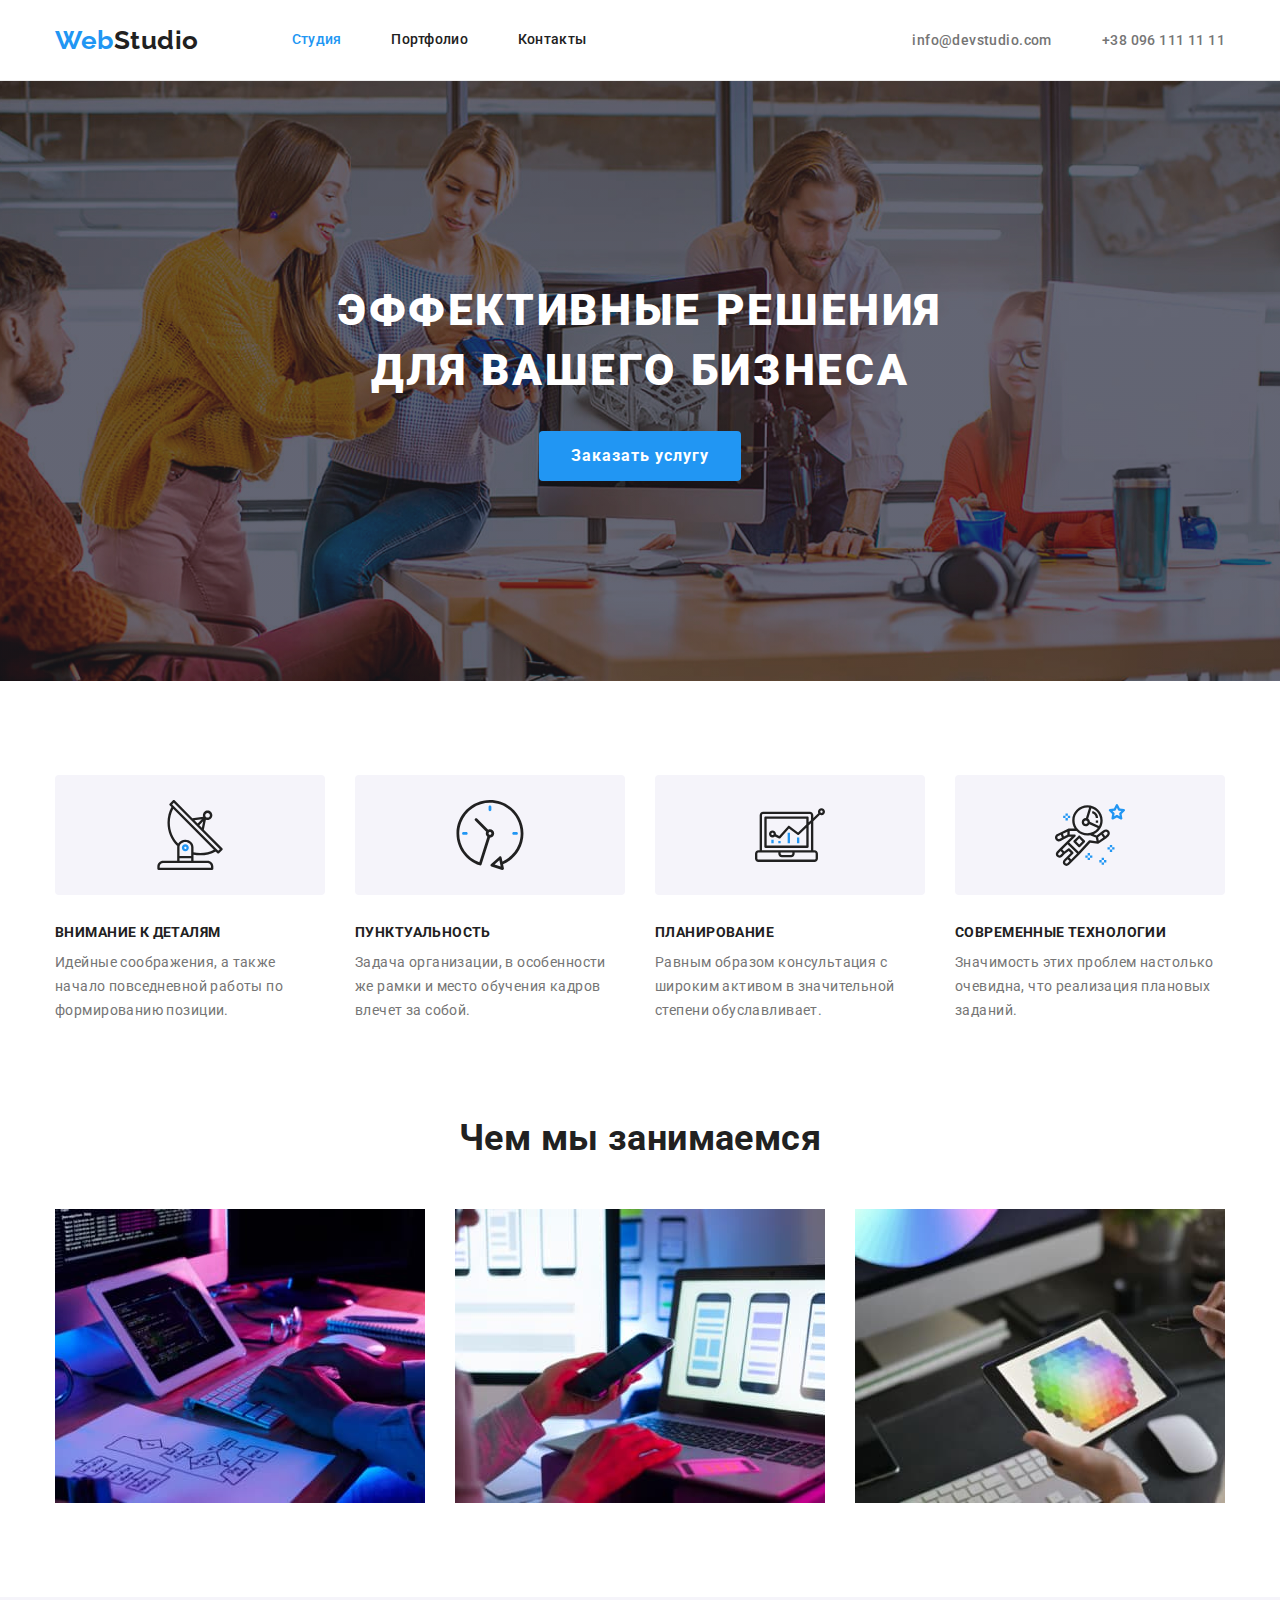
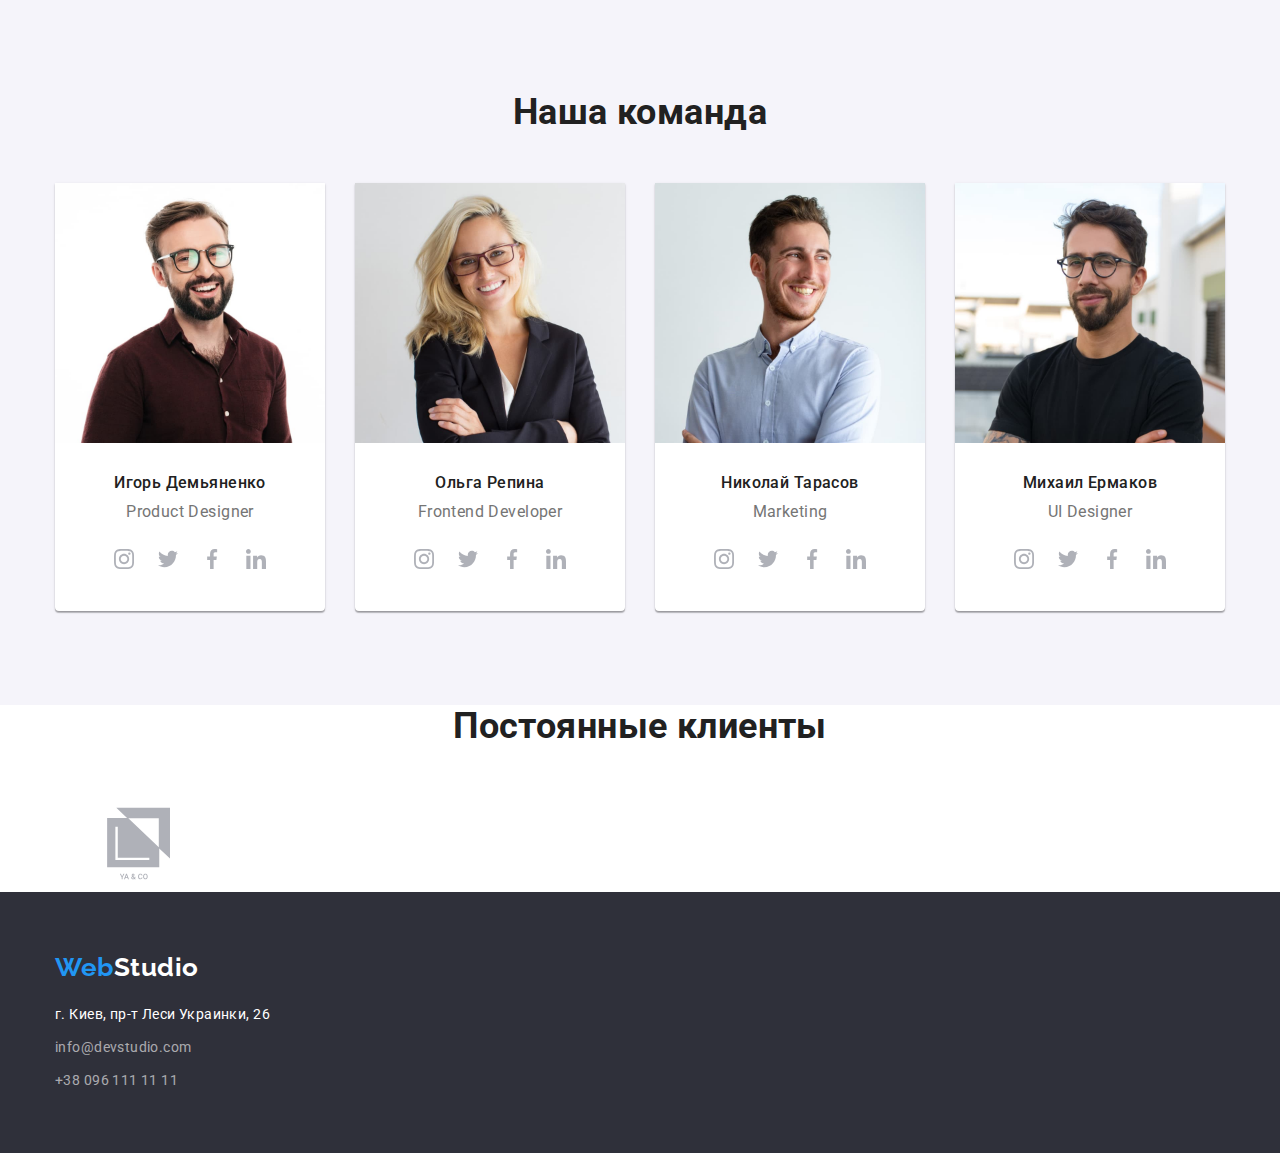
==== index.html @ 9449e642 "Summary (required 2)" ====
<!DOCTYPE html>
<html lang="ru">
  <head>
    <meta charset="UTF-8" />
    <meta http-equiv="X-UA-Compatible" content="IE=edge" />
    <meta name="viewport" content="width=device-width, initial-scale=1.0" />
    <title>Веб-студия - Главная</title>
    <link
      href="https://fonts.googleapis.com/css2?family=Raleway:wght@700&family=Roboto:wght@400;500;700;900&display=swap"
      rel="stylesheet"
    />
    <link
      rel="stylesheet"
      href="https://cdnjs.cloudflare.com/ajax/libs/modern-normalize/1.1.0/modern-normalize.min.css"
    />
    <link rel="stylesheet" href="./css/styles.css" />
  </head>

  <body>
    <!-- Шапка -->
    <header class="page-header">
      <nav class="container main-nav">
        <a class="logo" href="./index.html" lang="en"
          >Web<span class="logo-web">Studio</span></a
        >
        <ul class="pages-list">
          <li class="item"><a class="link current" href="">Студия</a></li>
          <li class="item">
            <a class="link" href="./portfolio.html">Портфолио</a>
          </li>
          <li class="item"><a class="link" href="">Контакты</a></li>
        </ul>
        <ul class="contact-list">
          <li class="item">
            <a class="link" href="mailto:info@devstudio.com"
              >info@devstudio.com</a
            >
          </li>
          <li class="item">
            <a class="link" href="tel:+380961111111">+38 096 111 11 11</a>
          </li>
        </ul>
      </nav>
    </header>

    <main>
      <!--Герой-->
      <section class="hiro">
        <div class="container">
          <h1 class="hiro-title">
            Эффективные решения для вашего бизнеса
          </h1>
          <button class="hiro-button" type="button">Заказать услугу</button>
        </div>
      </section>

      <!--Преимущества-->
      <section class="section">
        <div class="container">
          <h2 class="visualy-hidden">Преимущества</h2>
          <ul class="feature-list">
              <li class="element">
                <div class="feature-icon"><svg width="70" height="70"><use href="./images/icons.svg#icon-antenna"></use></svg></div>
                  <h3 class="title">Внимание к деталям</h3>
                  <p class="text">
                    Идейные соображения, а также начало повседневной работы по
                    формированию позиции.
                  </p>
                </li>
                <li class="element">
                  <div class="feature-icon"><svg width="70" height="70"><use href="./images/icons.svg#icon-clock"></use></svg></div>
                  <h3 class="title">Пунктуальность</h3>
                  <p class="text">
                    Задача организации, в особенности же рамки и место обучения
                    кадров влечет за собой.
                  </p>
                </li>
                <li class="element">
                  <div class="feature-icon"><svg width="70" height="70"><use href="./images/icons.svg#icon-diagram"></use></svg></div>
                  <h3 class="title">Планирование</h3>
                  <p class="text">
                    Равным образом консультация с широким активом в значительной
                    степени обуславливает.
                  </p>
                </li>
                <li class="element">
                  <div class="feature-icon"><svg width="70" height="70"><use href="./images/icons.svg#icon-astronaut"></use></svg></div>
                  <h3 class="title">Современные технологии</h3>
                  <p class="text">
                    Значимость этих проблем настолько очевидна, что реализация
                    плановых заданий.
                  </p>
                </li>
            </ul>
        </div>
      </section>

      <!--Услуги-->
      <section class="section no-padding">
        <div class="container">
          <h2 class="section-title">Чем мы занимаемся</h2>
          <ul class="work-list">
            <li>
              <img
                class="card-image"
                src="./images/work-list/programer_working_his_desk_office1.jpg"
                alt="Програмер в офисе"
                width="370"
              />
            </li>
            <li>
              <img
                class="card-image"
                src="./images/work-list/ui_designer_working_mobile_interface2.jpg"
                alt="Юай-дизайнер"
                width="370"
              />
            </li>
            <li>
              <img
                class="card-image"
                src="./images/work-list/web_designer_working_coloure_grafic3.jpg"
                alt="Веб-дизайнер"
              />
            </li>
          </ul>
        </div>
      </section>

      <!--Команда-->
      <section class="section-team">
        <div class="container">
          <h2 class="section-title">Наша команда</h2>
          <ul class="team">
            <li class="team-item">
              <img
                class="card-image"
                src="./images/team/igor1.jpg"
                alt="Фото Игоря Демьяненко"
                width="270"/>
              <div class="card-sign">
                <h3 class="title">Игорь Демьяненко</h3>
                <p class="text" lang="en">Product Designer</p>
                <ul class="social-media-list">
                  <li class="socilal-media-item">
                    <a class="social-media-link" 
                    href="" 
                    target="_blank" 
                    rel="noopener noreferrer" 
                    aria-label="instagram">
                     <svg class="social-media-icon" width="20" height="20"><use href="./images/icons.svg#icon-instagram"></use>
                     </svg>
                    </a>
                  </li>
                  <li class="socilal-media-item">
                    <a class="social-media-link" 
                    href="" 
                    target="_blank" 
                    rel="noopener noreferrer" 
                    aria-label="twitter">
                     <svg class="social-media-icon" width="20" height="20"><use href="./images/icons.svg#icon-twitter"></use>
                     </svg>
                    </a>
                  </li>
                  <li class="socilal-media-item">
                    <a class="social-media-link" 
                    href="" 
                    target="_blank" 
                    rel="noopener noreferrer" 
                    aria-label="facebook">
                     <svg class="social-media-icon" width="20" height="20"><use href="./images/icons.svg#icon-facebook"></use>
                     </svg>
                    </a>
                  </li>
                  <li class="socilal-media-item">
                    <a class="social-media-link" 
                    href="" 
                    target="_blank" 
                    rel="noopener noreferrer" 
                    aria-label="linkedin">
                     <svg class="social-media-icon" width="20" height="20"><use href="./images/icons.svg#icon-linkedin"></use>
                     </svg>
                    </a>
                  </li>
                </ul>
               </div>
            </li>
            <li class="team-item">
              <img
                class="card-image"
                src="./images/team/olga2.jpg"
                alt="Фото Ольги Репиной"
                width="270"
              />
              <div class="card-sign">
                <h3 class="title">Ольга Репина</h3>
                <p class="text" lang="en">Frontend Developer</p>
                <ul class="social-media-list">
                  <li class="socilal-media-item">
                    <a class="social-media-link" 
                    href="" 
                    target="_blank" 
                    rel="noopener noreferrer" 
                    aria-label="instagram">
                     <svg class="social-media-icon" width="20" height="20"><use href="./images/icons.svg#icon-instagram"></use>
                     </svg>
                    </a>
                  </li>
                  <li class="socilal-media-item">
                    <a class="social-media-link" 
                    href="" 
                    target="_blank" 
                    rel="noopener noreferrer" 
                    aria-label="twitter">
                     <svg class="social-media-icon" width="20" height="20"><use href="./images/icons.svg#icon-twitter"></use>
                     </svg>
                    </a>
                  </li>
                  <li class="socilal-media-item">
                    <a class="social-media-link" 
                    href="" 
                    target="_blank" 
                    rel="noopener noreferrer" 
                    aria-label="facebook">
                     <svg class="social-media-icon" width="20" height="20"><use href="./images/icons.svg#icon-facebook"></use>
                     </svg>
                    </a>
                  </li>
                  <li class="socilal-media-item">
                    <a class="social-media-link" 
                    href="" 
                    target="_blank" 
                    rel="noopener noreferrer" 
                    aria-label="linkedin">
                     <svg class="social-media-icon" width="20" height="20"><use href="./images/icons.svg#icon-linkedin"></use>
                     </svg>
                    </a>
                  </li>
                </ul>           
              </div>
            </li>
            <li class="team-item">
              <img
                class="card-image"
                src="./images/team/nikolay3.jpg"
                alt="Фото Николая Тарасова"
                width="270"
              />
              <div class="card-sign">
                <h3 class="title">Николай Тарасов</h3>
                <p class="text" lang="en">Marketing</p>
                <ul class="social-media-list">
                  <li class="socilal-media-item">
                    <a class="social-media-link" 
                    href="" 
                    target="_blank" 
                    rel="noopener noreferrer" 
                    aria-label="instagram">
                     <svg class="social-media-icon" width="20" height="20"><use href="./images/icons.svg#icon-instagram"></use>
                     </svg>
                    </a>
                  </li>
                  <li class="socilal-media-item">
                    <a class="social-media-link" 
                    href="" 
                    target="_blank" 
                    rel="noopener noreferrer" 
                    aria-label="twitter">
                     <svg class="social-media-icon" width="20" height="20"><use href="./images/icons.svg#icon-twitter"></use>
                     </svg>
                    </a>
                  </li>
                  <li class="socilal-media-item">
                    <a class="social-media-link" 
                    href="" 
                    target="_blank" 
                    rel="noopener noreferrer" 
                    aria-label="facebook">
                     <svg class="social-media-icon" width="20" height="20"><use href="./images/icons.svg#icon-facebook"></use>
                     </svg>
                    </a>
                  </li>
                  <li class="socilal-media-item">
                    <a class="social-media-link" 
                    href="" 
                    target="_blank" 
                    rel="noopener noreferrer" 
                    aria-label="linkedin">
                     <svg class="social-media-icon" width="20" height="20"><use href="./images/icons.svg#icon-linkedin"></use>
                     </svg>
                    </a>
                  </li>
                </ul>
              </div>
            </li>
            <li class="team-item">
              <img
                class="card-image"
                src="./images/team/mihail4.jpg"
                alt="Фото Михаила Ермакова"
                width="270"
              />
              <div class="card-sign">
                <h3 class="title">Михаил Ермаков</h3>
                <p class="text" lang="en">UI Designer</p>
                <ul class="social-media-list">
                  <li class="socilal-media-item">
                    <a class="social-media-link" 
                    href="" 
                    target="_blank" 
                    rel="noopener noreferrer" 
                    aria-label="instagram">
                     <svg class="social-media-icon" width="20" height="20"><use href="./images/icons.svg#icon-instagram"></use>
                     </svg>
                    </a>
                  </li>
                  <li class="socilal-media-item">
                    <a class="social-media-link" 
                    href="" 
                    target="_blank" 
                    rel="noopener noreferrer" 
                    aria-label="twitter">
                     <svg class="social-media-icon" width="20" height="20"><use href="./images/icons.svg#icon-twitter"></use>
                     </svg>
                    </a>
                  </li>
                  <li class="socilal-media-item">
                    <a class="social-media-link" 
                    href="" 
                    target="_blank" 
                    rel="noopener noreferrer" 
                    aria-label="facebook">
                     <svg class="social-media-icon" width="20" height="20"><use href="./images/icons.svg#icon-facebook"></use>
                     </svg>
                    </a>
                  </li>
                  <li class="socilal-media-item">
                    <a class="social-media-link" 
                    href="" 
                    target="_blank" 
                    rel="noopener noreferrer" 
                    aria-label="linkedin">
                     <svg class="social-media-icon" width="20" height="20"><use href="./images/icons.svg#icon-linkedin"></use>
                     </svg>
                    </a>
                  </li>
                </ul>
              </div>
            </li>
          </ul>
        </div>
      </section>

       <!--Постоянные клиенты-->
  <section class="section-clients">
  <div class="container">
    <h2 class="section-title">Постоянные клиенты</h2>
    <ul class="client-list">
      <li class="client-logo">
        <a class="client-media-link">
        <svg width="170" height="92"><use href="./images/icons.svg#icon-client-1"></use></svg>
        </a>
      </li>

      </ul>
    </div>
  </section>   
    </main>












    <!--Подвал-->
    <footer class="footer">
      <div class="container">
        <a class="logo" href="./index.html" lang="en"
          >Web<span class="logo-web">Studio</span></a
        >
        <address>
          <ul class="address">
            <li class="item"><p class="text">г. Киев, пр-т Леси Украинки, 26</p></li>
            <li class="item">
              <a class="link" href="mailto:info@devstudio.com"
                >info@devstudio.com</a>
            </li>
            <li class="item">
              <a class="link" href="tel:+380961111111">+38 096 111 11 11</a>
            </li>
          </ul>
        </address>
    </footer>
  </body>
</html>
---- css/styles.css ----
:root {
  --primary-text-color: #757575;
  --title-text-color: #212121;
  --first-accent-color: #2196f3;
  --second-accent-color: #ffffff;
  --second-background-color: #f5f4fa;
  --footer-background-color: #2F303A;
  --hiro-background-color: #C4C4C4;
}

html{
  box-sizing: border-box;
  } 
*,
*::before,
*::after{
box-sizing: inherit;
}

body {
  margin: 0;
  background-color: #ffffff;
  color: #757575;

  font-family: Roboto, sans-serif;
  font-size: 14px;
  letter-spacing: 0.03em;
}

ul {
  list-style: none;
  padding: 0;
  margin: 0;
}

.link {
  text-decoration: none;
  padding: 0;
  margin: 0;
}

h1, h2, h3, p{
  margin: 0;
}

img{
  display: block;
  max-width: 100%;
  height: auto;
 }

/* основной цвет текста #757575 (абзацы) */
/* вторичный цвет текста #212121 (заголовки h2,h3)*/
/* акцентный цвет #2196f3 */
/* вторичный цвет фона #f5f4fa */

/* Навигация сайта - шапка */

/* Page header */
.container{
  width: 1200px;
  padding-left: 15px;
  padding-right: 15px;
  margin: 0 auto;  
}

.page-header .main-nav{
  display: flex;
  align-items: center;
}

.page-header{
  border-bottom: 1px solid #ECECEC;
}

.logo {
  color: var(--first-accent-color);

  font-family: Raleway, sans-serif;
  font-weight: 700;
  font-size: 26px;
  line-height: 1.19;
  letter-spacing: 0.02em;
  text-decoration: none;
}

.logo-web {
  color: var(--title-text-color);
}

.logo .logo-web:hover,
.logo .logo-web:hover:focus {
  color: var(--first-accent-color);
}

.pages-list{
  display: flex;
  margin-left: 93px;
}

.pages-list .item:not(:last-child){
  margin-right: 50px;
}

.pages-list .link {
  display: block;
  padding-top: 32px;
  padding-bottom: 32px;

  color: var(--title-text-color);

  font-weight: 500;
  line-height: 1.14;
  letter-spacing: 0.02em;
  text-decoration: none;
}

.pages-list .link.current {
  color: var(--first-accent-color);
}

.pages-list .link:hover,
.pages-list .link:focus {
  color: var(--first-accent-color);
}

.contact-list{
  display: flex;
  margin-left: auto;
}

.contact-list .item + .item{
  margin-left: 50px;
}

.contact-list .link {
  display: block;
  padding-top: 32px;
  padding-bottom: 32px;

  color: var(--primary-text-color);
  font-weight: 500;
  text-decoration: none;
}

.contact-list .link:hover,
.contact-list .link:focus {
  color: var(--first-accent-color);
}

/* Герой */
.hiro{
  display: flex;
  padding: 200px 0;
  background-color: var(--hiro-background-color);
  text-align: center;
  
  max-width: 1600px;
  max-height: 600px;
  margin: 0 auto;
  background-image: linear-gradient(to right, rgba(47, 48, 58, 0.4), rgba(47, 48, 58, 0.4)), url(../images/hiro.jpg);
  background-position: center;
  background-size: cover;
  background-repeat: no-repeat;
 }

.hiro-title {
  color: var(--second-accent-color);

  font-weight: 900;
  font-size: 44px;
  line-height: 1.36;
  text-align: center;
  letter-spacing: 0.06em;
  text-transform: uppercase;
  width: 696px;
  margin: 0 auto;
}

.hiro-button {
  display: inline-block;
  padding: 10px 32px;
  border: none;
  border-radius: 4px;
  min-width: 200px;
  min-height: 50px;
  margin-top: 30px;
   
  color: var(--second-accent-color);
  background-color: var(--first-accent-color);

  font-weight: 700;
  font-size: 16px;
  line-height: 1.88;
  letter-spacing: 0.06em;
  text-align: center;

  cursor: pointer;
}

.hiro-button:hover,
.hiro-button:focus{
background-color: #188CE8;
}
 
/* Секции */
.section, 
.section-team,
.section-works{
  padding-top: 94px;
  padding-bottom: 94px;
}

.section.no-padding{
  padding-top: 0;
}

.section-title {
  margin-bottom: 50px;
  color: var(--title-text-color);

  font-weight: 700;
  font-size: 36px;
  line-height: 1.17;
  text-align: center;
}

/* Преимущества */
.visualy-hidden{
  position: absolute;
  white-space: nowrap;
  width: 1px;
  height: 1px;
  overflow: hidden;
  border: 0;
  padding: 0;
  clip: rect(0 0 0 0);
  clip-path: inset(50%);
  margin: -1px;
}

.feature-list{
 display: flex;
 width: 270px;
}

.feature-list .element{
  flex-basis: calc((100%-90px) / 4);
  margin-right: 30px;
}

.feature-list .element:nth-child(4n){
  margin-right: 0px;
}

.feature-icon{
 display: flex;

 align-items: center;
 justify-content: center;
 height: 120px;
 width: 270px;
 margin-bottom: 30px;
 background-color: #F5F4FA;
 border-radius: 4px;
 }

.feature-list .title {
  margin-top: 30px;
  margin-bottom: 10px;
  color: var(--title-text-color);

  font-weight: 700;
  font-size: 14px;
  line-height: 1.14;
  text-transform: uppercase;
}

.feature-list .text {
  line-height: 1.71;
  width: 270px;
 }


/* Услуги */
.work-list{
  display: flex;
  justify-content: space-between;
}
.work-list .title{
  margin-bottom: 50px;
}

/* Команда */
.team{
  display: flex;
}

.team-item{
  flex-basis: calc((100%-90px) / 4);
  margin-right: 30px;
}

.team-item:nth-child(4n){
  margin-right: 0px;
}

.team .card-sign{
  width: 270px;
  padding: 30px 0px;
}

.team-item{
  background: #FFFFFF;
  box-shadow: 0px 1px 3px rgba(0, 0, 0, 0.12), 0px 1px 1px rgba(0, 0, 0, 0.14), 0px 2px 1px rgba(0, 0, 0, 0.2);
  border-radius: 0px 0px 4px 4px;
  border-top: none;
}

.team .title {
  margin-top: 0px;
  margin-bottom: 10px;

  color: var(--title-text-color);

  font-weight: 500;
  font-size: 16px;
  line-height: 1.19;
  text-align: center;
}

.team .text {
  color: var(--primary-text-color);

  font-size: 16px;
  line-height: 1.19;
  text-align: center;
}

.section-team {
  background-color: var(--second-background-color);
}

.social-media-list{
  display: flex;
  justify-content: center;
}

.social-media-item:not(:last-child){
  margin-right: 10px;
}

.social-media-link{
  display: flex;
  align-items: center;
  justify-content: center;
  width: 44px;
  height: 44px;
  color:  #AFB1B8;
  background-color: #ffffff;
  border-radius: 50%;
  margin-top: 16px;
}

.social-media-link:hover,
.social-media-link:focus{
color: #ffffff;
background-color: #2196f3;
}

.social-media-icon{
  fill: currentColor;
}

/* Наши услуги */

.visualy-hidden{
  position: absolute;
  white-space: nowrap;
  width: 1px;
  height: 1px;
  overflow: hidden;
  border: 0;
  padding: 0;
  clip: rect(0 0 0 0);
  clip-path: inset(50%);
  margin: -1px;
}

.section-works .container{
  width: 1200px;
  padding-left: 15px;
  padding-right: 15px;
  margin-left: auto;
  margin-right: auto;
  }
 
/* Фильтр кнопок */

.button{
  display: flex;
  margin-bottom: 50px;
  justify-content: center;
}

.button .item{
  margin-right: 8px;
}

.button .item:not(:last-child){
  margin-right: 8px;
}

.button .item {
  color: var(--title-text-color);
  background-color: var(--second-background-color);

  font-weight: 500;
  font-size: 16px;
  line-height: 1.6;
  text-align: center;
  border: none;
  border-radius: 4px;

  display: inline-block;
  padding: 6px 22px;
  border-radius: 4px;
  min-width: 73px;
  min-height: 38px;

  cursor: pointer;
}

.link:hover,
.logo:hover {
  cursor: default;
}

.button .item:hover,
.button .item:focus {
  color: var(--second-accent-color);
  background-color: var(--first-accent-color);
  box-shadow: 0px 3px 1px rgba(0, 0, 0, 0.1), 0px 1px 2px rgba(0, 0, 0, 0.08), 0px 2px 2px rgba(0, 0, 0, 0.12);
}

/* Рабочие карточки */
.work-cards{
  display: flex;
  flex-wrap: wrap;
}

.card{
flex-basis: calc((100% - 60px) / 3);
margin-right: 30px;
margin-bottom: 30px;
}

.card:nth-child(3n){
  margin-right: 0px;
}

.card:nth-last-child(-n + 3){
  margin-bottom: 0px;
}

.work-cards .card-sign{
  padding: 20px 24px;
  background: #FFFFFF;
  border: 1px solid #EEEEEE;
  border-top: none;
}

.work-cards .title {
  margin-top: 0;
  margin-bottom: 0;
  color: var(--title-text-color);

  font-weight: 700;
  font-size: 18px;
  line-height: 2;
  letter-spacing: 0.06em;
  text-decoration: none;
}

.work-cards .text {
  margin-top: 4px;
  margin-bottom: 0;
  color: var(--primary-text-color);

  font-size: 16px;
  line-height: 2;
  text-decoration: none;
}

/* Подвал */
.footer{
  padding-top: 60px;
  padding-bottom: 60px;
}

.footer .logo {
  color: var(--first-accent-color);

  font-family: Raleway, sans-serif;
  font-weight: 700;
  font-size: 26px;
  line-height: 1.19;
  text-decoration: none;
}

.footer .logo-web {
  color: var(--second-accent-color);
}

.logo .logo-web:hover,
.logo .logo-web:focus {
  color: var(--first-accent-color);
}


.footer {
  background-color: var(--footer-background-color);
}

.address .text {
  margin-top: 20px;
  margin-bottom:9px;
  color: var(--second-accent-color);

  line-height: 1.71;
  font-style: normal;
}

.address .link {
  margin-bottom: 9px;
  color: rgba(255, 255, 255, 0.6);

  line-height: 1.71;
  font-style: normal;
  text-decoration: none;
}

.address .item:not(:last-child){
  margin-bottom: 9px;
}

.address .link:hover,
.address .link:focus {
  color: var(--first-accent-color);
}
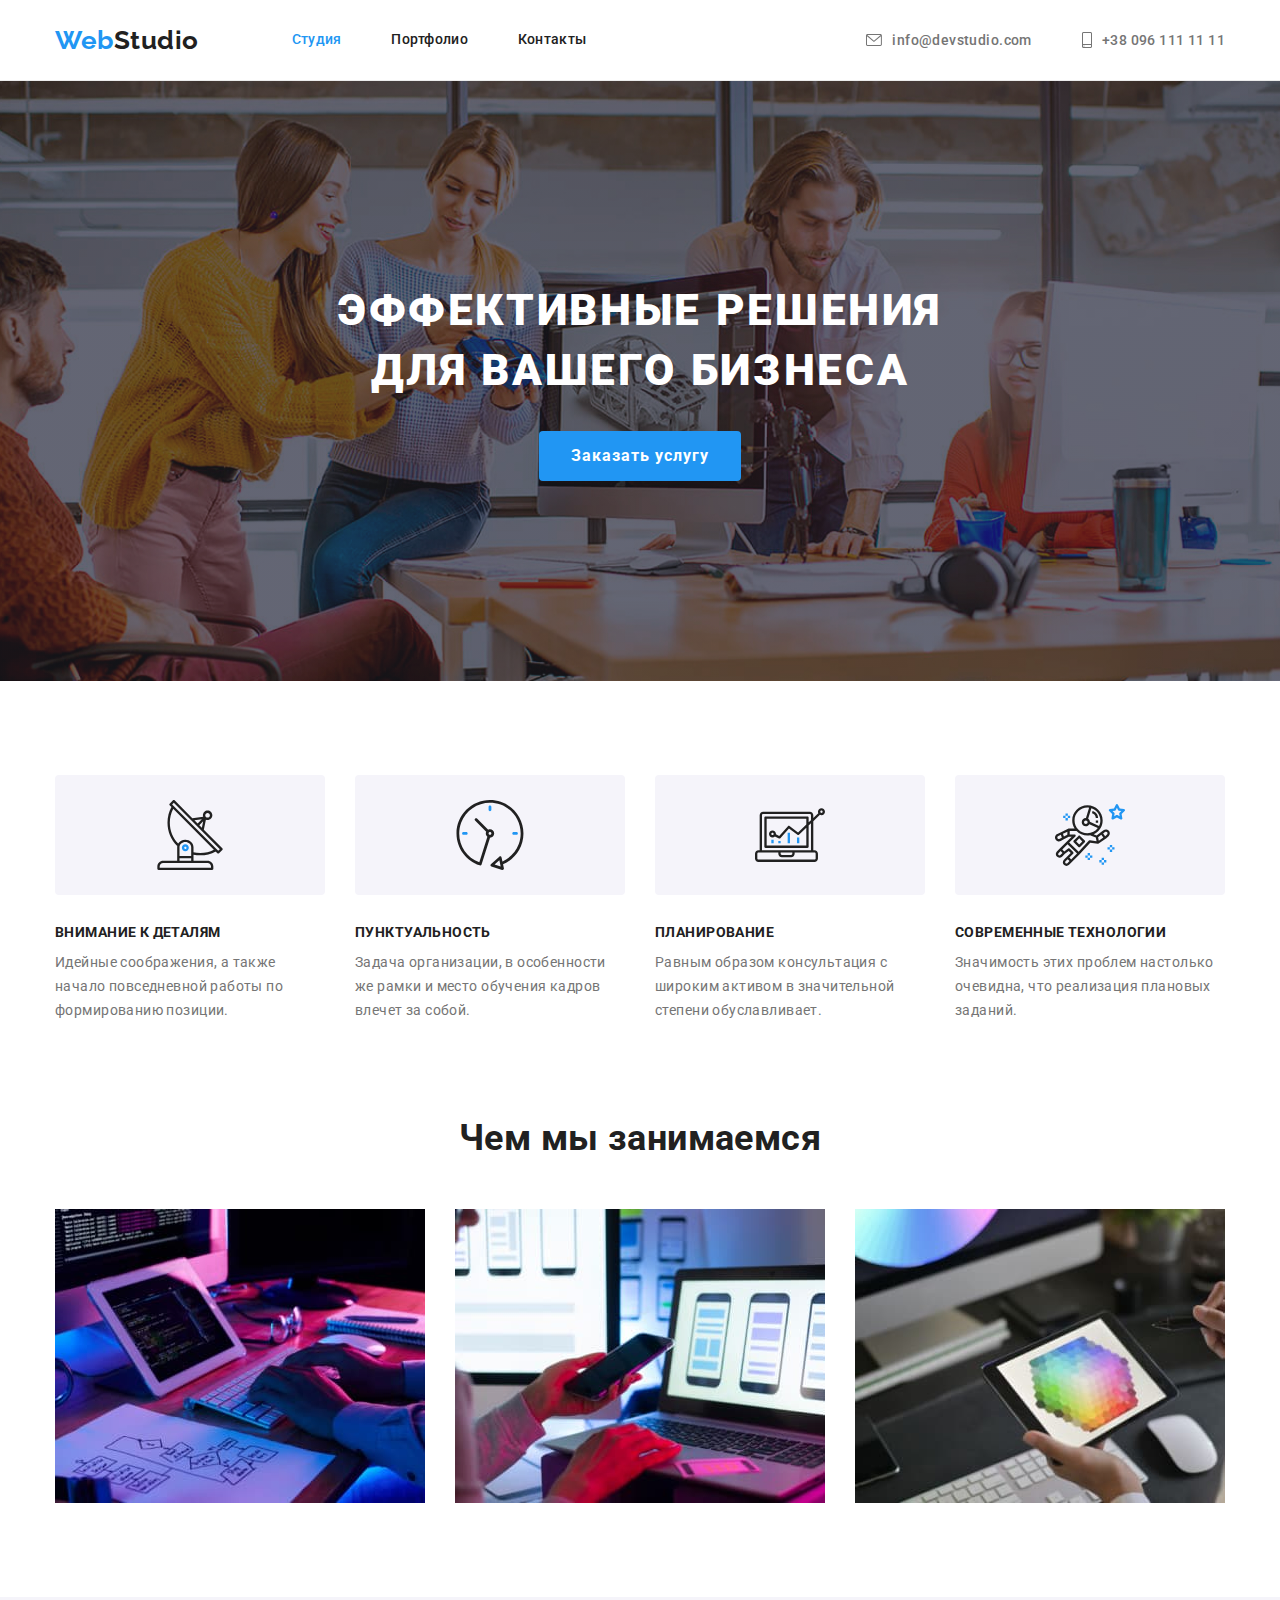
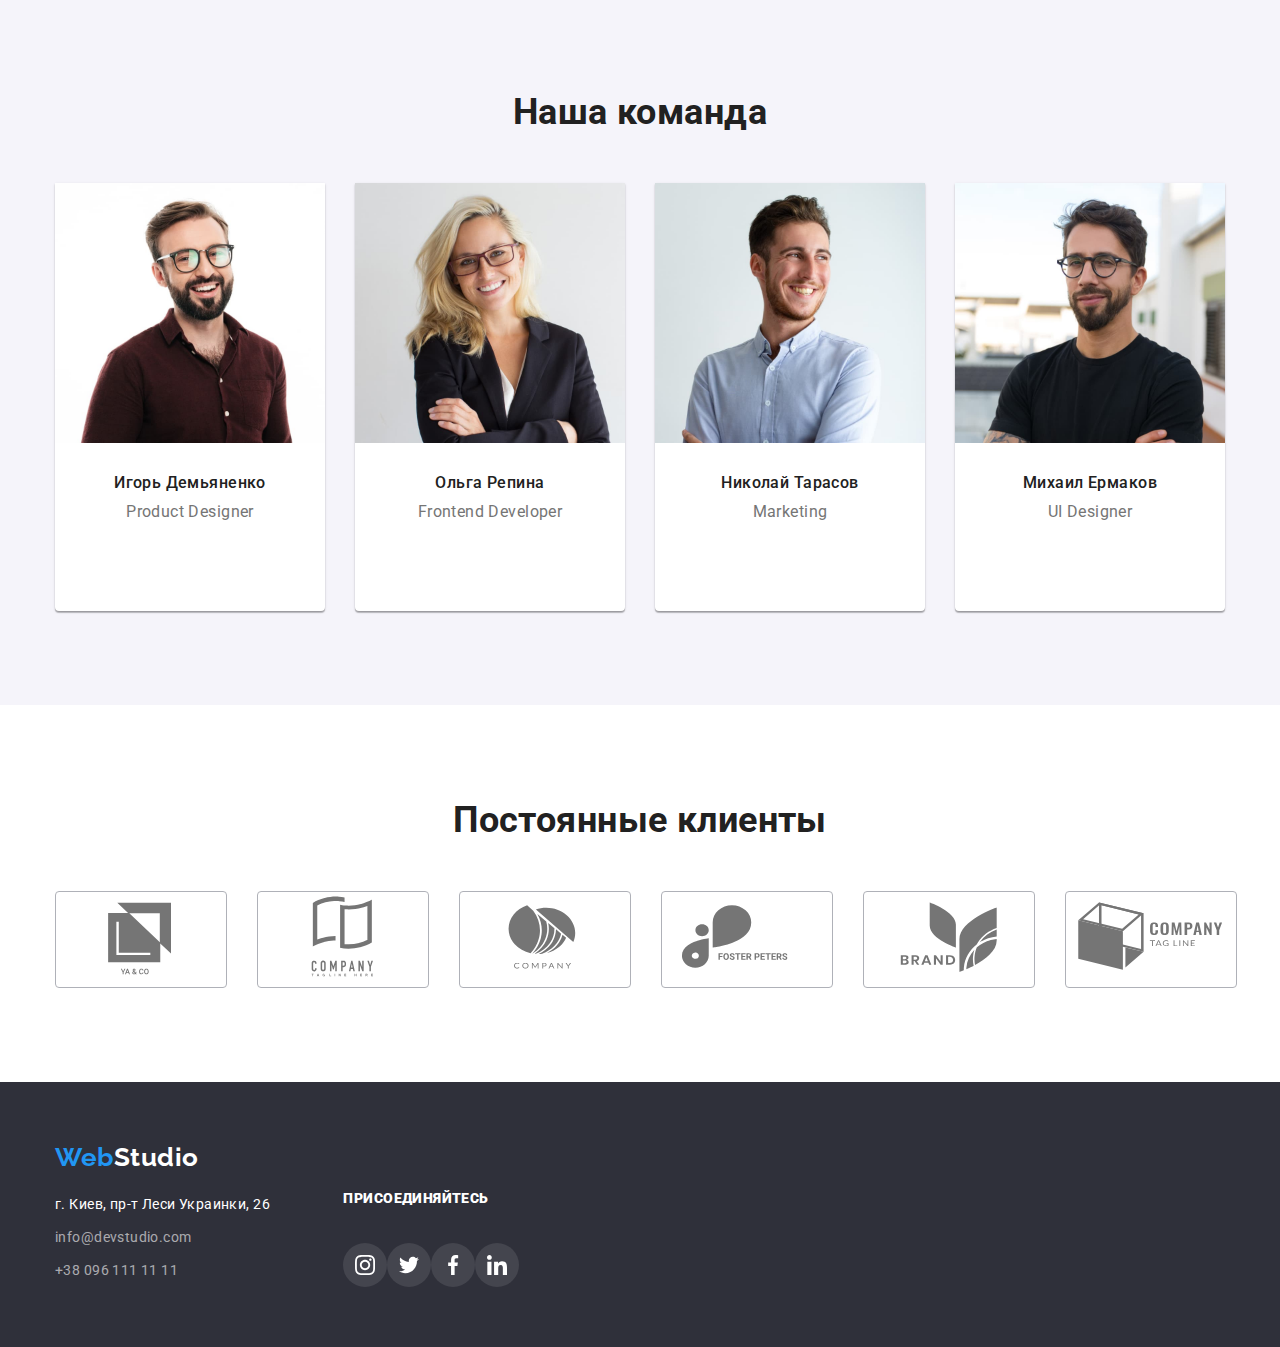
==== commit dbf2c88a: "Summary (required 3)" ====
--- a/index.html
+++ b/index.html
@@ -32,12 +32,12 @@
         </ul>
         <ul class="contact-list">
           <li class="item">
-            <a class="link" href="mailto:info@devstudio.com"
-              >info@devstudio.com</a
-            >
+            <a class="link"><svg width="16px" height="12px" class="link-icon"><use href="./images/icons.svg#icon-envelope"></use></svg> 
+            <href="mailto:info@devstudio.com">info@devstudio.com</a>
           </li>
           <li class="item">
-            <a class="link" href="tel:+380961111111">+38 096 111 11 11</a>
+            <a class="link"><svg width="10px" height="16px" class="link-icon"><use href="./images/icons.svg#icon-smartphone"></use></svg>
+            <href="tel:+380961111111">+38 096 111 11 11</a>
           </li>
         </ul>
       </nav>
@@ -357,33 +357,46 @@
     <h2 class="section-title">Постоянные клиенты</h2>
     <ul class="client-list">
       <li class="client-logo">
-        <a class="client-media-link">
-        <svg width="170" height="92"><use href="./images/icons.svg#icon-client-1"></use></svg>
-        </a>
-      </li>
-
+        <a class="client-logo-link">
+        <svg class="client-logo-icon" width="170" height="92"><use href="./images/icons.svg#icon-client-1"></use></svg>
+        </a>
+      </li>
+      <li class="client-logo">
+        <a class="client-logo-link">
+        <svg class="client-logo-icon" width="170" height="92"><use href="./images/icons.svg#icon-client-2"></use></svg>
+        </a>
+      </li>
+      <li class="client-logo">
+        <a class="client-logo-link">
+        <svg class="client-logo-icon" width="170" height="92"><use href="./images/icons.svg#icon-client-3"></use></svg>
+        </a>
+      </li>
+      <li class="client-logo">
+        <a class="client-logo-link">
+        <svg class="client-logo-icon" width="170" height="92"><use href="./images/icons.svg#icon-client-4"></use></svg>
+        </a>
+      </li>
+      <li class="client-logo">
+        <a class="client-logo-link">
+        <svg class="client-logo-icon" width="170" height="92"><use href="./images/icons.svg#icon-client-5"></use></svg>
+        </a>
+      </li>
+      <li class="client-logo">
+        <a class="client-logo-link">
+        <svg class="client-logo-icon" width="170" height="92"><use href="./images/icons.svg#icon-client-6"></use></svg>
+        </a>
+      </li>
       </ul>
     </div>
   </section>   
     </main>
 
-
-
-
-
-
-
-
-
-
-
-
     <!--Подвал-->
     <footer class="footer">
       <div class="container">
+      <div class="footer-container">
         <a class="logo" href="./index.html" lang="en"
-          >Web<span class="logo-web">Studio</span></a
-        >
+          >Web<span class="logo-web">Studio</span></a>
         <address>
           <ul class="address">
             <li class="item"><p class="text">г. Киев, пр-т Леси Украинки, 26</p></li>
@@ -396,6 +409,54 @@
             </li>
           </ul>
         </address>
+      </div>
+
+      <div class="social-icons">
+        <h3 class="title"><strong>Присоединяйтесь</strong></h3>
+        <ul class="social-media-list">
+         <li class="socilal-media-item">
+            <a class="social-media-link" 
+            href="" 
+            target="_blank" 
+            rel="noopener noreferrer" 
+            aria-label="instagram">
+             <svg class="social-media-icon" width="20" height="20"><use href="./images/icons.svg#icon-instagram"></use>
+             </svg>
+            </a>
+          </li>
+          <li class="socilal-media-item">
+            <a class="social-media-link" 
+            href="" 
+            target="_blank" 
+            rel="noopener noreferrer" 
+            aria-label="twitter">
+             <svg class="social-media-icon" width="20" height="20"><use href="./images/icons.svg#icon-twitter"></use>
+             </svg>
+            </a>
+          </li>
+          <li class="socilal-media-item">
+            <a class="social-media-link" 
+            href="" 
+            target="_blank" 
+            rel="noopener noreferrer" 
+            aria-label="facebook">
+             <svg class="social-media-icon" width="20" height="20"><use href="./images/icons.svg#icon-facebook"></use>
+             </svg>
+            </a>
+          </li>
+          <li class="socilal-media-item">
+            <a class="social-media-link" 
+            href="" 
+            target="_blank" 
+            rel="noopener noreferrer" 
+            aria-label="linkedin">
+             <svg class="social-media-icon" width="20" height="20"><use href="./images/icons.svg#icon-linkedin"></use>
+             </svg>
+            </a>
+          </li>
+        </ul>
+      </div>
+    </div>
     </footer>
   </body>
 </html>
--- a/css/styles.css
+++ b/css/styles.css
@@ -6,6 +6,7 @@
   --second-background-color: #f5f4fa;
   --footer-background-color: #2F303A;
   --hiro-background-color: #C4C4C4;
+  --icon-color: #AFB1B8;
 }
 
 html{
@@ -127,6 +128,7 @@
 .contact-list{
   display: flex;
   margin-left: auto;
+  
 }
 
 .contact-list .item + .item{
@@ -134,18 +136,31 @@
 }
 
 .contact-list .link {
-  display: block;
+  display: flex;
   padding-top: 32px;
   padding-bottom: 32px;
-
+  align-items: center;
   color: var(--primary-text-color);
   font-weight: 500;
   text-decoration: none;
 }
 
-.contact-list .link:hover,
-.contact-list .link:focus {
-  color: var(--first-accent-color);
+.link-icon{
+  color: var(--primary-text-color);
+  margin-right: 10px;
+}
+
+.link:hover,
+.link:focus{
+  color: var(--first-accent-color);
+}
+
+.link-icon{
+  fill: currentColor;
+}
+
+.link-icon:hover{
+color: var(--first-accent-color);
 }
 
 /* Герой */
@@ -206,7 +221,8 @@
 /* Секции */
 .section, 
 .section-team,
-.section-works{
+.section-works,
+.section-clients{
   padding-top: 94px;
   padding-bottom: 94px;
 }
@@ -356,19 +372,42 @@
   justify-content: center;
   width: 44px;
   height: 44px;
-  color:  #AFB1B8;
-  background-color: #ffffff;
+  color: var(--icon-color);
+  background-color: var(--second-accent-color);
   border-radius: 50%;
   margin-top: 16px;
 }
 
 .social-media-link:hover,
 .social-media-link:focus{
-color: #ffffff;
-background-color: #2196f3;
+color: var(--second-accent-color);
+background-color: var(--first-accent-color);
 }
 
 .social-media-icon{
+  fill: currentColor;
+}
+
+/* Клиенты */
+
+.client-list{
+ display: flex;
+ justify-content: space-between;
+ gap: 30px;
+}
+
+.client-logo{
+  border: 1px solid var(--icon-color);
+  border-radius: 4px;
+}
+
+.client-logo:hover,
+.client-logo:focus{
+  color: var(--first-accent-color);
+  border-color: var(--first-accent-color);
+}
+
+.client-logo-icon{
   fill: currentColor;
 }
 
@@ -496,6 +535,14 @@
 .footer{
   padding-top: 60px;
   padding-bottom: 60px;
+
+  display: flex;
+  align-items: baseline;
+  background-color: var(--footer-background-color);
+}
+
+.footer-container{
+  display: inline-block;
 }
 
 .footer .logo {
@@ -517,11 +564,6 @@
   color: var(--first-accent-color);
 }
 
-
-.footer {
-  background-color: var(--footer-background-color);
-}
-
 .address .text {
   margin-top: 20px;
   margin-bottom:9px;
@@ -548,3 +590,41 @@
 .address .link:focus {
   color: var(--first-accent-color);
 }
+
+.social-icons{
+display: inline-block;
+margin-left: 70px;
+}
+
+.social-icons .title{
+  margin-bottom: 20px;
+  color: var(--second-accent-color);
+
+  font-weight: 700;
+  font-size: 14px;
+  line-height: 1.14;
+  text-transform: uppercase;
+}
+
+.social-media-list{
+  display: flex;
+  justify-content: center;
+}
+
+.social-media-item:not(:last-child){
+  margin-right: 10px;
+}
+
+.social-media-link{
+  display: flex;
+  width: 44px;
+  height: 44px;
+  color:  var(--second-accent-color);
+  background-color: rgba(255, 255, 255, 0.1);
+  border-radius: 50%;
+}
+
+.social-media-link:hover,
+.social-media-link:focus{
+background-color: var(--first-accent-color);
+}
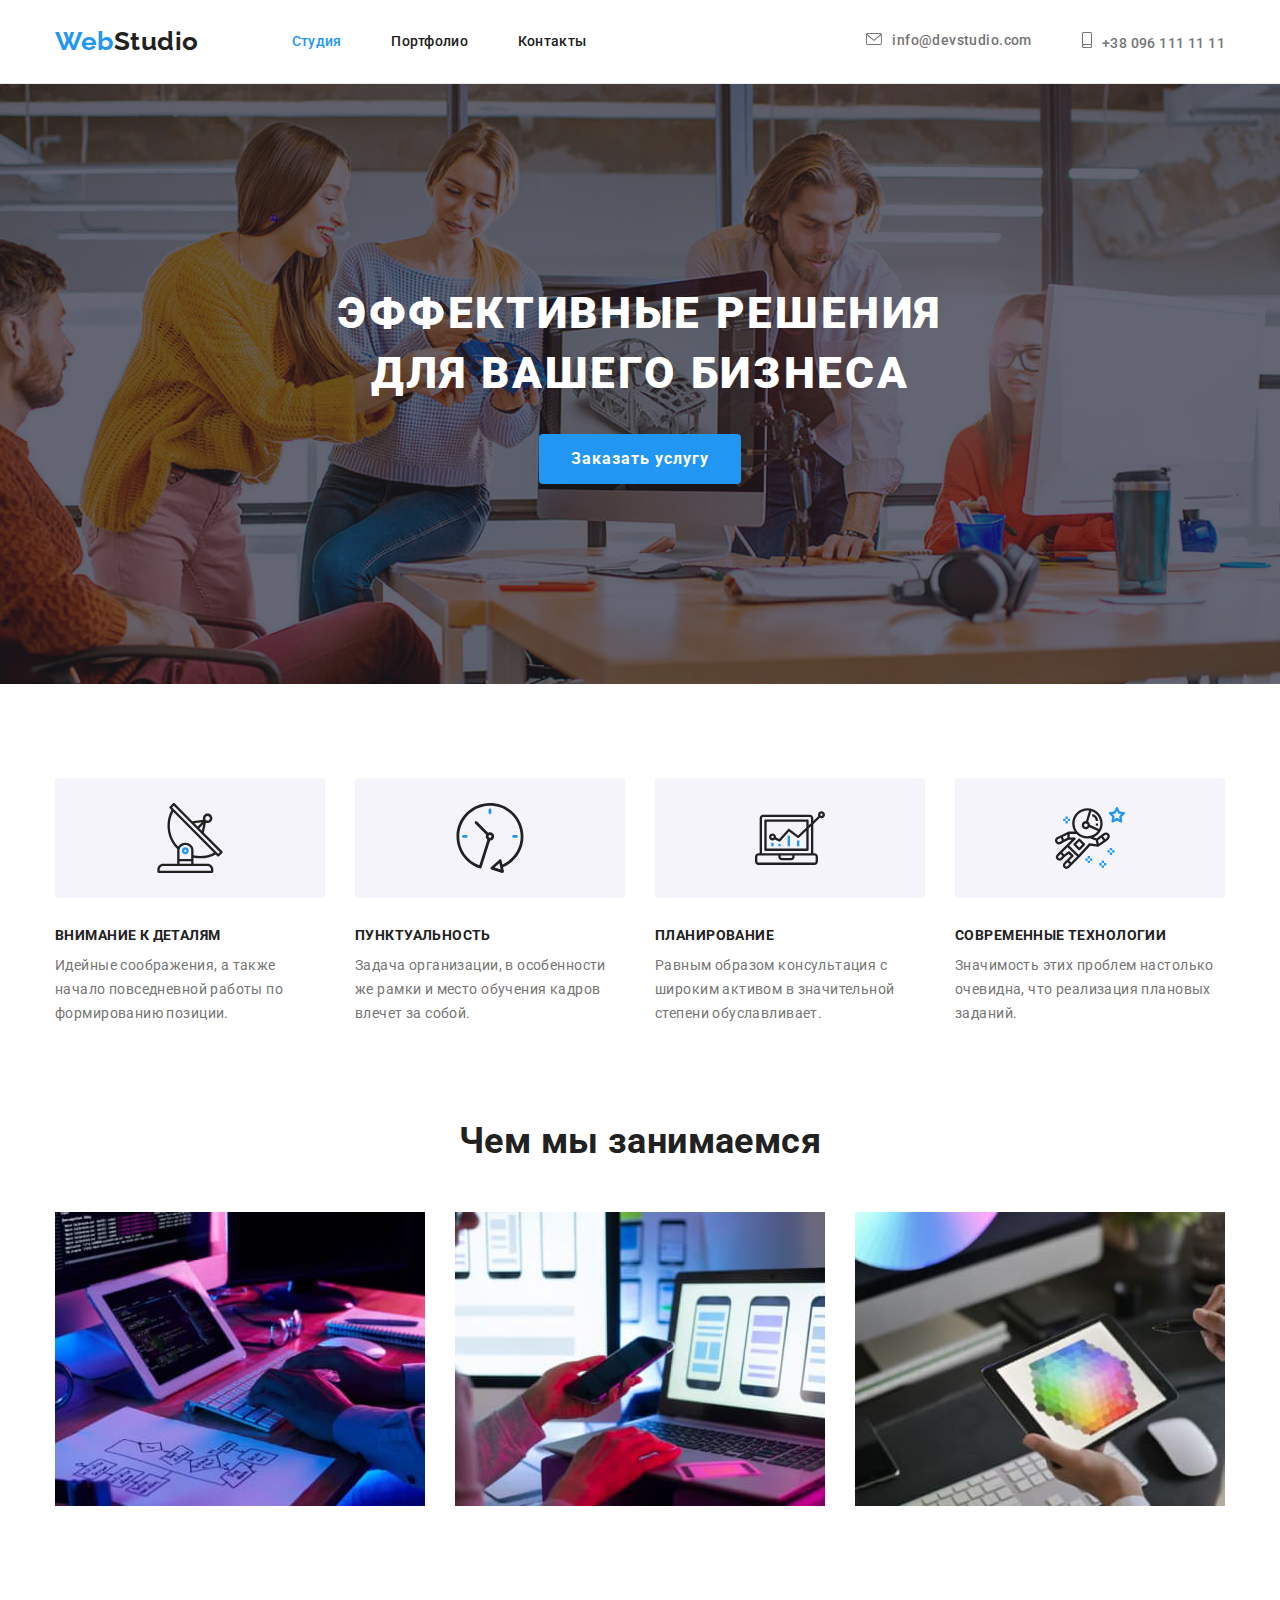
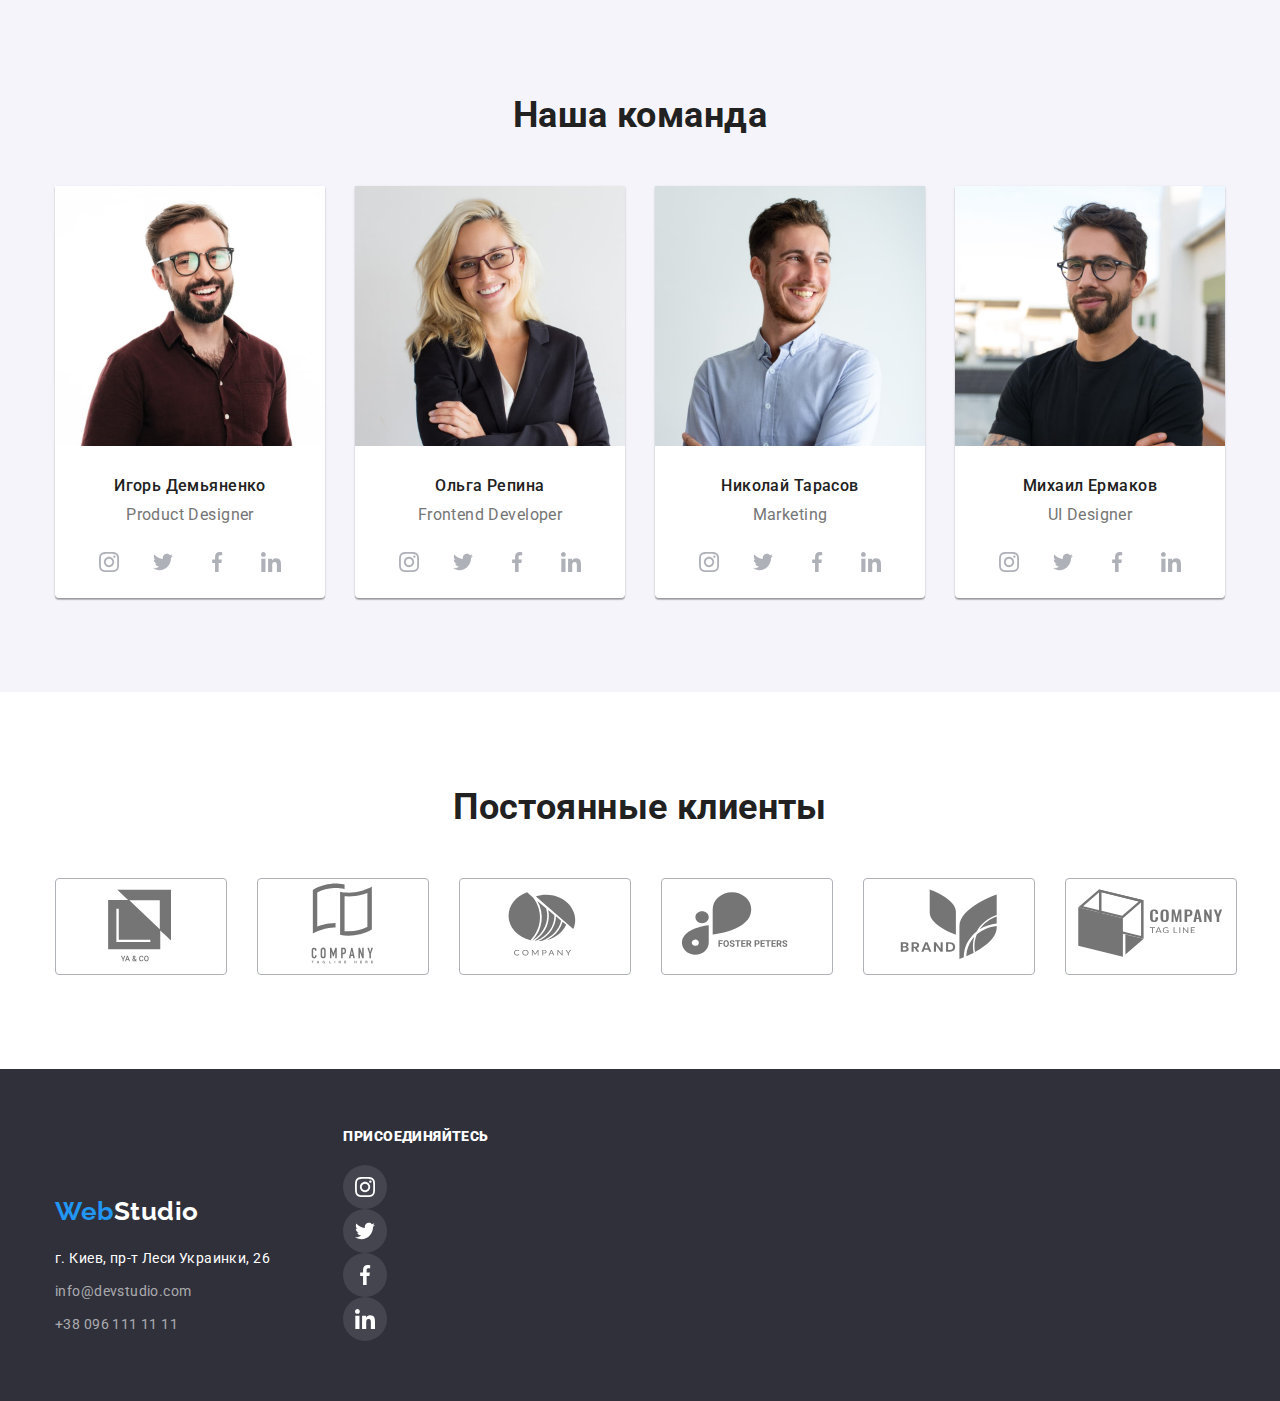
==== commit b7a6d851: "Summary (requied 4)" ====
--- a/index.html
+++ b/index.html
@@ -32,13 +32,9 @@
         </ul>
         <ul class="contact-list">
           <li class="item">
-            <a class="link"><svg width="16px" height="12px" class="link-icon"><use href="./images/icons.svg#icon-envelope"></use></svg> 
-            <href="mailto:info@devstudio.com">info@devstudio.com</a>
-          </li>
+            <a class="link"><href="mailto:info@devstudio.com"><svg width="16" height="12" class="link-icon"><use href="./images/icons.svg#icon-envelope"></use></svg>info@devstudio.com</a></li>
           <li class="item">
-            <a class="link"><svg width="10px" height="16px" class="link-icon"><use href="./images/icons.svg#icon-smartphone"></use></svg>
-            <href="tel:+380961111111">+38 096 111 11 11</a>
-          </li>
+            <a class="link"><href="tel:+380961111111"><svg width="10" height="16" class="link-icon"><use href="./images/icons.svg#icon-smartphone"></use></svg>+38 096 111 11 11</a></li>
         </ul>
       </nav>
     </header>
@@ -142,7 +138,7 @@
                 <h3 class="title">Игорь Демьяненко</h3>
                 <p class="text" lang="en">Product Designer</p>
                 <ul class="social-media-list">
-                  <li class="socilal-media-item">
+                  <li class="social-media-item">
                     <a class="social-media-link" 
                     href="" 
                     target="_blank" 
@@ -152,7 +148,7 @@
                      </svg>
                     </a>
                   </li>
-                  <li class="socilal-media-item">
+                  <li class="social-media-item">
                     <a class="social-media-link" 
                     href="" 
                     target="_blank" 
@@ -162,7 +158,7 @@
                      </svg>
                     </a>
                   </li>
-                  <li class="socilal-media-item">
+                  <li class="social-media-item">
                     <a class="social-media-link" 
                     href="" 
                     target="_blank" 
@@ -172,7 +168,7 @@
                      </svg>
                     </a>
                   </li>
-                  <li class="socilal-media-item">
+                  <li class="social-media-item">
                     <a class="social-media-link" 
                     href="" 
                     target="_blank" 
@@ -196,7 +192,7 @@
                 <h3 class="title">Ольга Репина</h3>
                 <p class="text" lang="en">Frontend Developer</p>
                 <ul class="social-media-list">
-                  <li class="socilal-media-item">
+                  <li class="social-media-item">
                     <a class="social-media-link" 
                     href="" 
                     target="_blank" 
@@ -206,7 +202,7 @@
                      </svg>
                     </a>
                   </li>
-                  <li class="socilal-media-item">
+                  <li class="social-media-item">
                     <a class="social-media-link" 
                     href="" 
                     target="_blank" 
@@ -216,7 +212,7 @@
                      </svg>
                     </a>
                   </li>
-                  <li class="socilal-media-item">
+                  <li class="social-media-item">
                     <a class="social-media-link" 
                     href="" 
                     target="_blank" 
@@ -226,7 +222,7 @@
                      </svg>
                     </a>
                   </li>
-                  <li class="socilal-media-item">
+                  <li class="social-media-item">
                     <a class="social-media-link" 
                     href="" 
                     target="_blank" 
@@ -250,7 +246,7 @@
                 <h3 class="title">Николай Тарасов</h3>
                 <p class="text" lang="en">Marketing</p>
                 <ul class="social-media-list">
-                  <li class="socilal-media-item">
+                  <li class="social-media-item">
                     <a class="social-media-link" 
                     href="" 
                     target="_blank" 
@@ -260,7 +256,7 @@
                      </svg>
                     </a>
                   </li>
-                  <li class="socilal-media-item">
+                  <li class="social-media-item">
                     <a class="social-media-link" 
                     href="" 
                     target="_blank" 
@@ -270,7 +266,7 @@
                      </svg>
                     </a>
                   </li>
-                  <li class="socilal-media-item">
+                  <li class="social-media-item">
                     <a class="social-media-link" 
                     href="" 
                     target="_blank" 
@@ -280,7 +276,7 @@
                      </svg>
                     </a>
                   </li>
-                  <li class="socilal-media-item">
+                  <li class="social-media-item">
                     <a class="social-media-link" 
                     href="" 
                     target="_blank" 
@@ -304,7 +300,7 @@
                 <h3 class="title">Михаил Ермаков</h3>
                 <p class="text" lang="en">UI Designer</p>
                 <ul class="social-media-list">
-                  <li class="socilal-media-item">
+                  <li class="social-media-item">
                     <a class="social-media-link" 
                     href="" 
                     target="_blank" 
@@ -314,7 +310,7 @@
                      </svg>
                     </a>
                   </li>
-                  <li class="socilal-media-item">
+                  <li class="social-media-item">
                     <a class="social-media-link" 
                     href="" 
                     target="_blank" 
@@ -324,7 +320,7 @@
                      </svg>
                     </a>
                   </li>
-                  <li class="socilal-media-item">
+                  <li class="social-media-item">
                     <a class="social-media-link" 
                     href="" 
                     target="_blank" 
@@ -334,7 +330,7 @@
                      </svg>
                     </a>
                   </li>
-                  <li class="socilal-media-item">
+                  <li class="social-media-item">
                     <a class="social-media-link" 
                     href="" 
                     target="_blank" 
@@ -413,9 +409,9 @@
 
       <div class="social-icons">
         <h3 class="title"><strong>Присоединяйтесь</strong></h3>
-        <ul class="social-media-list">
-         <li class="socilal-media-item">
-            <a class="social-media-link" 
+        <ul class="footer-social-media-list">
+         <li class="footer-social-media-item">
+            <a class="footer-social-media-link" 
             href="" 
             target="_blank" 
             rel="noopener noreferrer" 
@@ -424,8 +420,8 @@
              </svg>
             </a>
           </li>
-          <li class="socilal-media-item">
-            <a class="social-media-link" 
+          <li class="footer-social-media-item">
+            <a class="footer-social-media-link" 
             href="" 
             target="_blank" 
             rel="noopener noreferrer" 
@@ -434,8 +430,8 @@
              </svg>
             </a>
           </li>
-          <li class="socilal-media-item">
-            <a class="social-media-link" 
+          <li class="footer-social-media-item">
+            <a class="footer-social-media-link" 
             href="" 
             target="_blank" 
             rel="noopener noreferrer" 
@@ -444,8 +440,8 @@
              </svg>
             </a>
           </li>
-          <li class="socilal-media-item">
-            <a class="social-media-link" 
+          <li class="footer-social-media-item">
+            <a class="footer-social-media-link" 
             href="" 
             target="_blank" 
             rel="noopener noreferrer" 
--- a/css/styles.css
+++ b/css/styles.css
@@ -12,6 +12,7 @@
 html{
   box-sizing: border-box;
   } 
+
 *,
 *::before,
 *::after{
@@ -128,7 +129,6 @@
 .contact-list{
   display: flex;
   margin-left: auto;
-  
 }
 
 .contact-list .item + .item{
@@ -145,7 +145,7 @@
   text-decoration: none;
 }
 
-.link-icon{
+.link .link-icon{
   color: var(--primary-text-color);
   margin-right: 10px;
 }
@@ -155,11 +155,11 @@
   color: var(--first-accent-color);
 }
 
-.link-icon{
+.link .link-icon{
   fill: currentColor;
 }
 
-.link-icon:hover{
+.link .link-icon:hover{
 color: var(--first-accent-color);
 }
 
@@ -366,12 +366,17 @@
   margin-right: 10px;
 }
 
+.social-media-item{
+  width: 44px;
+  height: 44px;
+}
+
 .social-media-link{
   display: flex;
   align-items: center;
   justify-content: center;
-  width: 44px;
-  height: 44px;
+  width: 100%;
+  height: 100%;
   color: var(--icon-color);
   background-color: var(--second-accent-color);
   border-radius: 50%;
@@ -482,6 +487,11 @@
   box-shadow: 0px 3px 1px rgba(0, 0, 0, 0.1), 0px 1px 2px rgba(0, 0, 0, 0.08), 0px 2px 2px rgba(0, 0, 0, 0.12);
 }
 
+.work-cards .card:hover,
+.work-cards .card:focus{
+  box-shadow: 0px 1px 1px rgba(0, 0, 0, 0.12), 0px 4px 4px rgba(0, 0, 0, 0.06), 1px 4px 6px rgba(0, 0, 0, 0.16)
+}
+
 /* Рабочие карточки */
 .work-cards{
   display: flex;
@@ -606,25 +616,32 @@
   text-transform: uppercase;
 }
 
-.social-media-list{
+.footert-social-media-list{
   display: flex;
   justify-content: center;
 }
 
-.social-media-item:not(:last-child){
+.footert-social-media-item:not(:last-child){
   margin-right: 10px;
 }
 
-.social-media-link{
-  display: flex;
+.footer-social-media-item{
   width: 44px;
   height: 44px;
+}
+
+.footer-social-media-link{
+  display: flex;
+  align-items: center;
+  justify-content: center;
+  width: 100%;
+  height: 100%;
   color:  var(--second-accent-color);
   background-color: rgba(255, 255, 255, 0.1);
   border-radius: 50%;
 }
 
-.social-media-link:hover,
-.social-media-link:focus{
+.footer-social-media-link:hover,
+.footer-social-media-link:focus{
 background-color: var(--first-accent-color);
 }
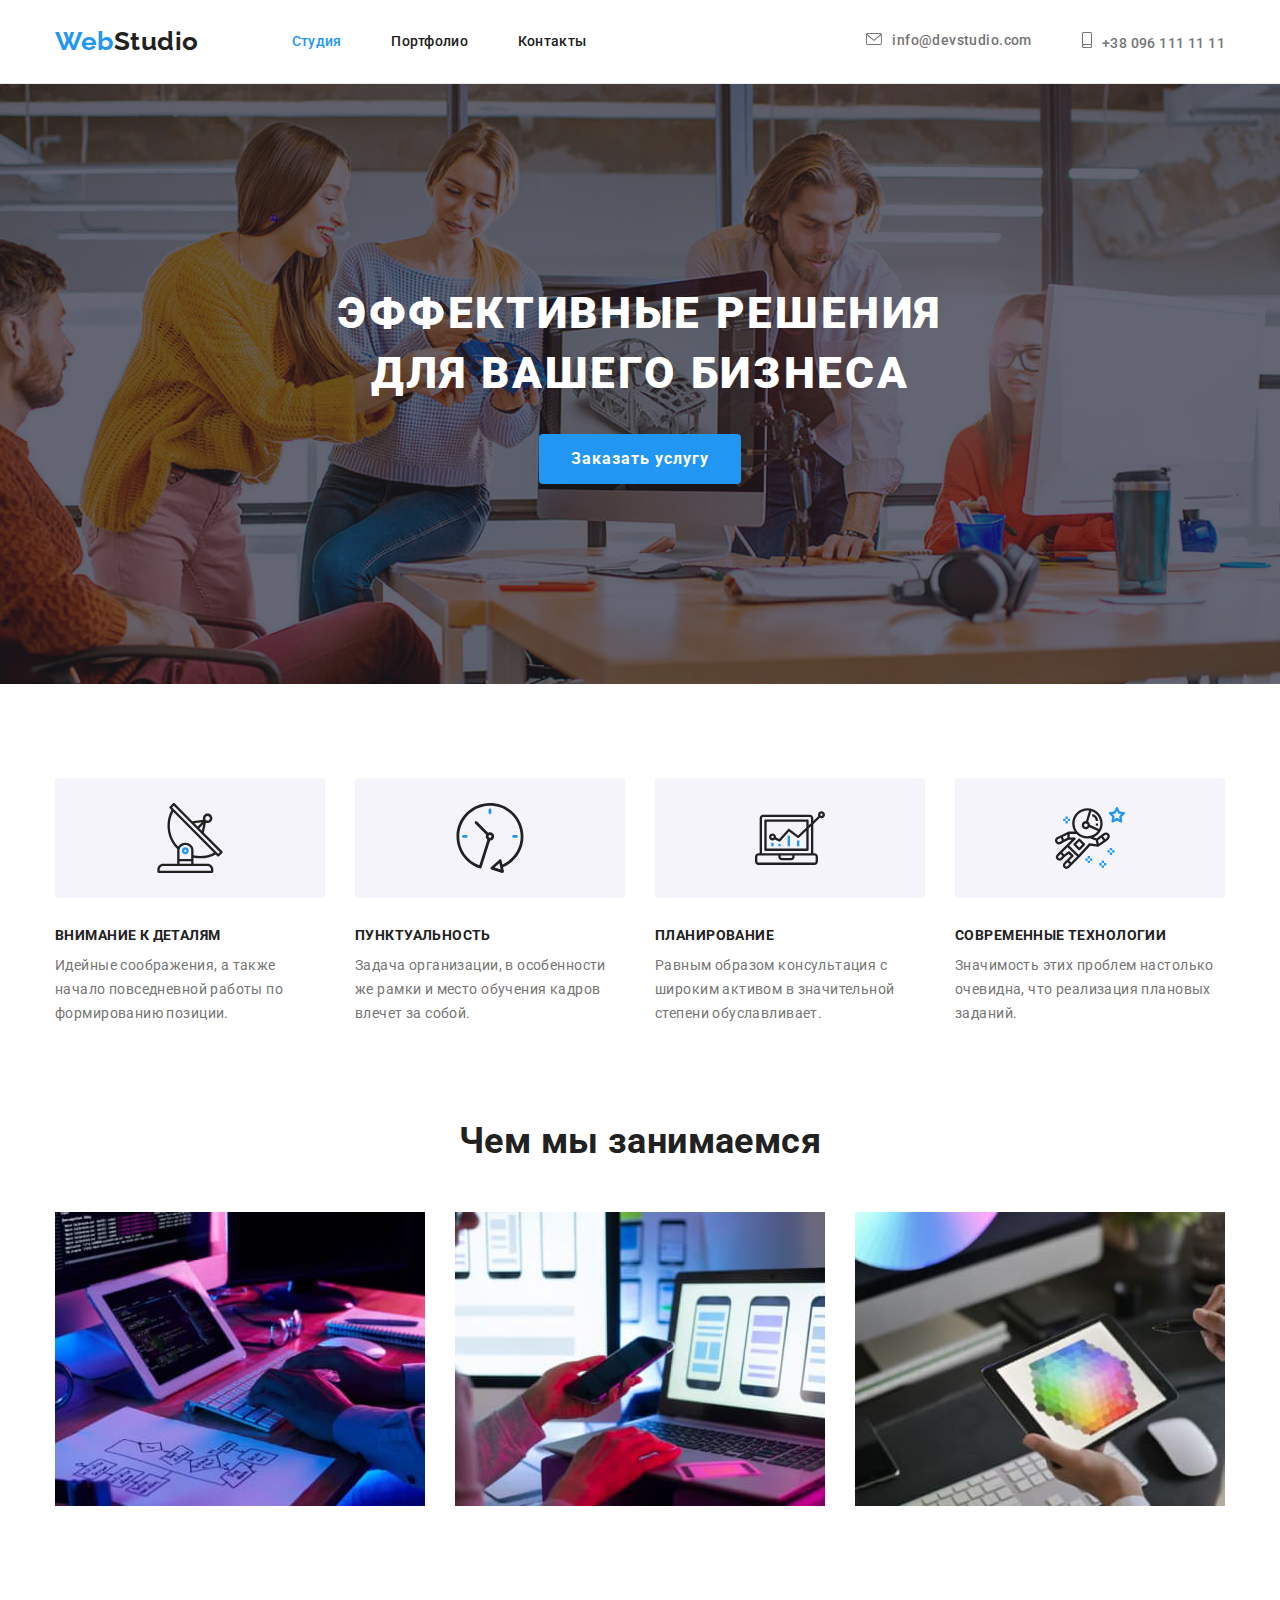
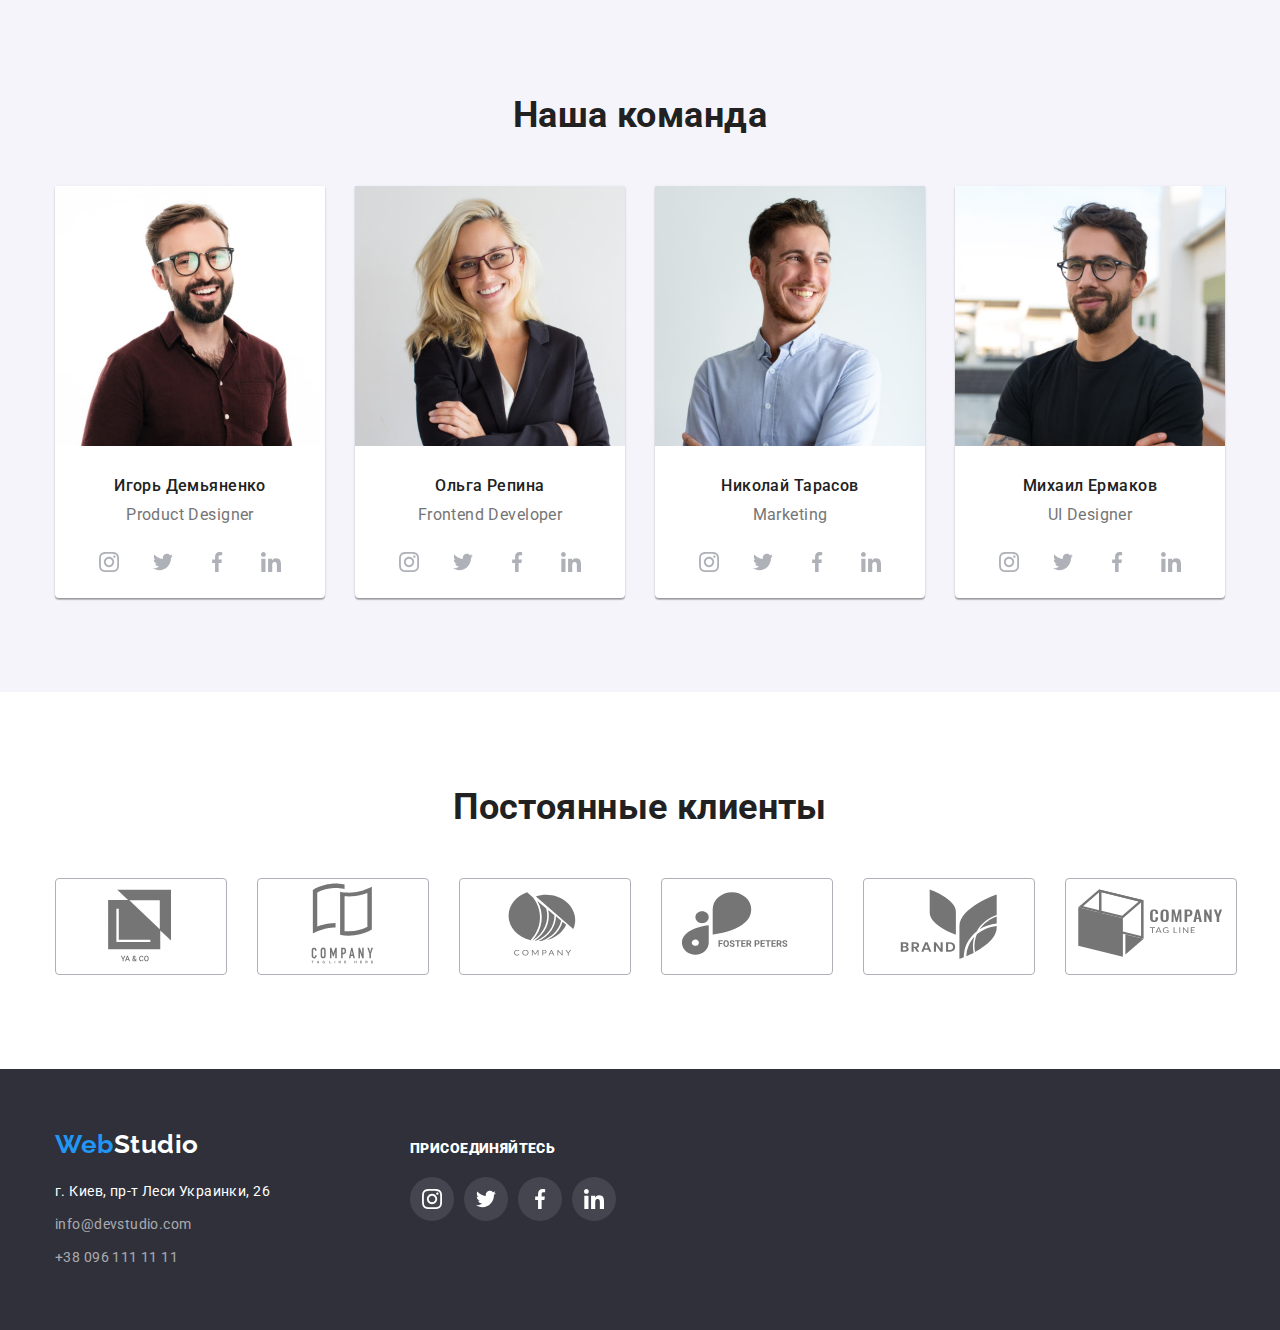
==== commit b16ba71c: "Summary (required 5)" ====
--- a/index.html
+++ b/index.html
@@ -13,7 +13,7 @@
       rel="stylesheet"
       href="https://cdnjs.cloudflare.com/ajax/libs/modern-normalize/1.1.0/modern-normalize.min.css"
     />
-    <link rel="stylesheet" href="./css/styles.css" />
+    <link rel="stylesheet" href="./css/styles.css"/>
   </head>
 
   <body>
@@ -388,8 +388,8 @@
     </main>
 
     <!--Подвал-->
-    <footer class="footer">
-      <div class="container">
+    <footer class="page-footer">
+      <div class="container container-footer">
       <div class="footer-container">
         <a class="logo" href="./index.html" lang="en"
           >Web<span class="logo-web">Studio</span></a>
--- a/css/styles.css
+++ b/css/styles.css
@@ -542,20 +542,23 @@
 }
 
 /* Подвал */
-.footer{
+.page-footer{
   padding-top: 60px;
   padding-bottom: 60px;
-
+  background-color: var(--footer-background-color);
+}
+
+.container-footer{
   display: flex;
   align-items: baseline;
-  background-color: var(--footer-background-color);
+  gap: 70px;
 }
 
 .footer-container{
   display: inline-block;
 }
 
-.footer .logo {
+.page-footer .logo {
   color: var(--first-accent-color);
 
   font-family: Raleway, sans-serif;
@@ -565,7 +568,7 @@
   text-decoration: none;
 }
 
-.footer .logo-web {
+.page-footer .logo-web {
   color: var(--second-accent-color);
 }
 
@@ -616,12 +619,12 @@
   text-transform: uppercase;
 }
 
-.footert-social-media-list{
+.footer-social-media-list{
   display: flex;
   justify-content: center;
 }
 
-.footert-social-media-item:not(:last-child){
+.footer-social-media-item:not(:last-child){
   margin-right: 10px;
 }
 
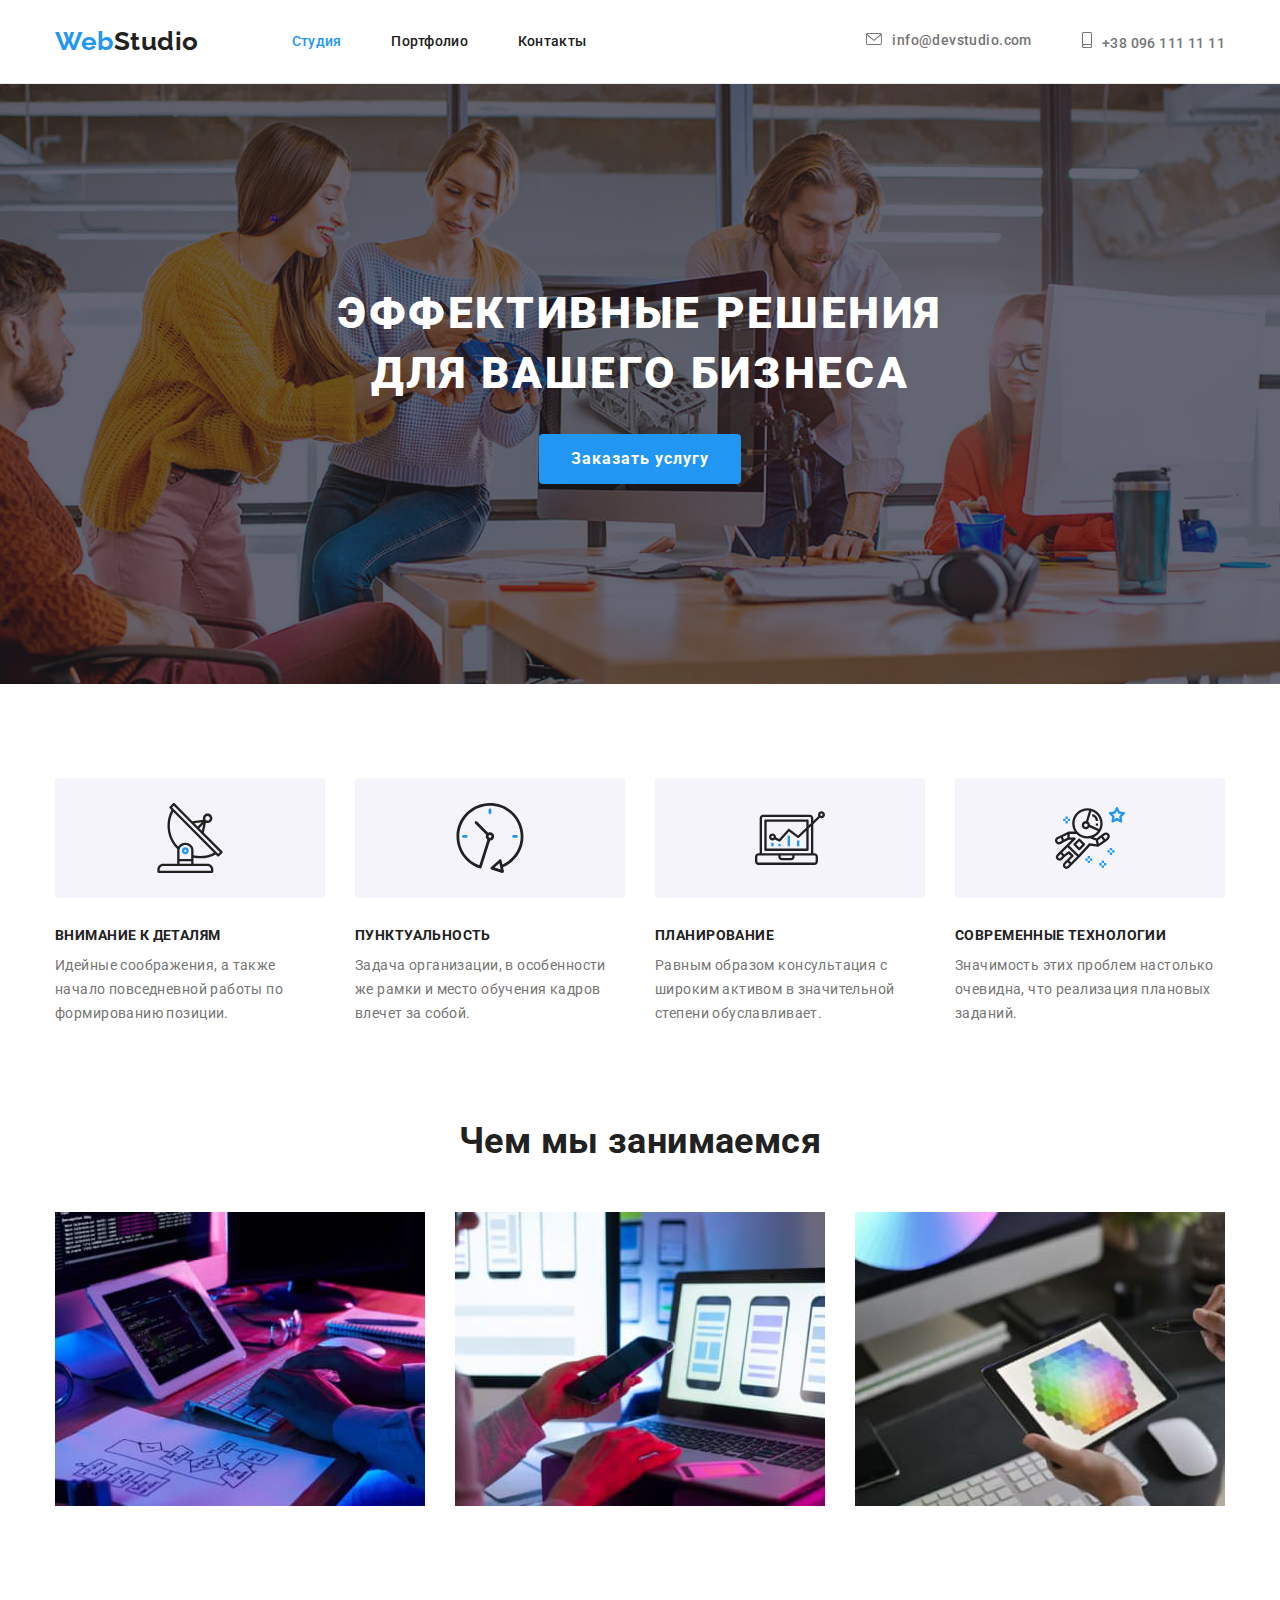
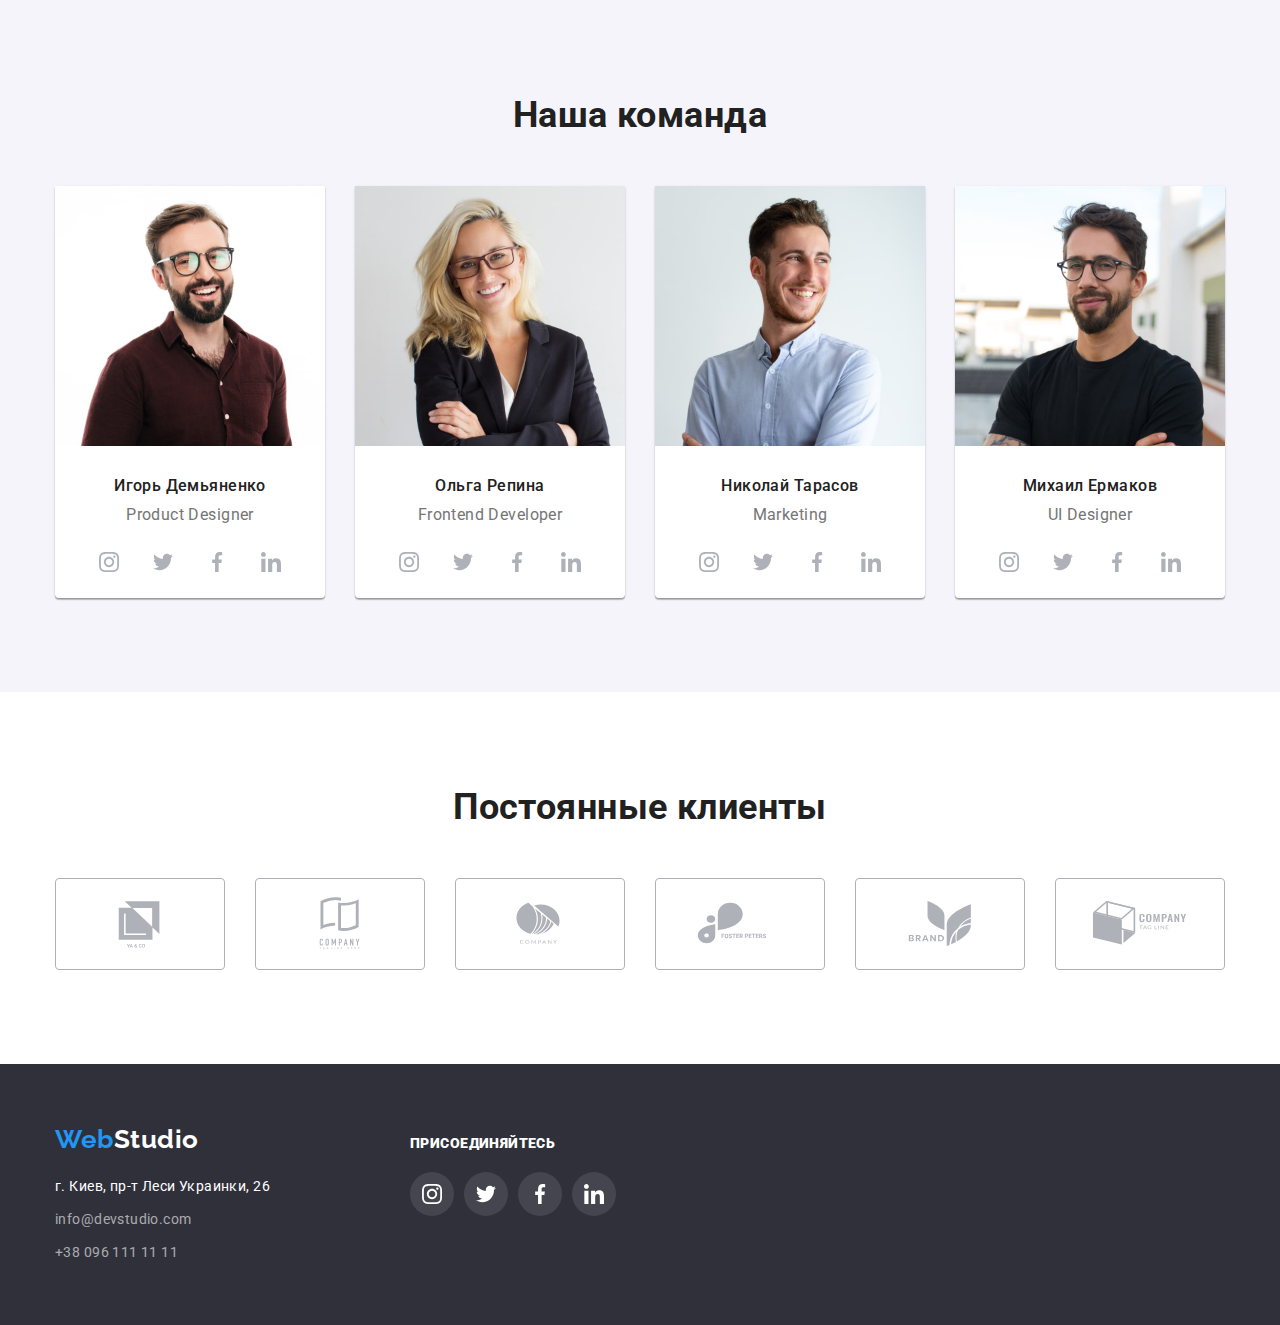
==== commit 443ddccd: "Summary (required 7)" ====
--- a/index.html
+++ b/index.html
@@ -32,9 +32,9 @@
         </ul>
         <ul class="contact-list">
           <li class="item">
-            <a class="link"><href="mailto:info@devstudio.com"><svg width="16" height="12" class="link-icon"><use href="./images/icons.svg#icon-envelope"></use></svg>info@devstudio.com</a></li>
+            <a class="link" href="mailto:info@devstudio.com"><svg width="16" height="12" class="link-icon"><use href="./images/icons.svg#icon-envelope"></use></svg>info@devstudio.com</a></li>
           <li class="item">
-            <a class="link"><href="tel:+380961111111"><svg width="10" height="16" class="link-icon"><use href="./images/icons.svg#icon-smartphone"></use></svg>+38 096 111 11 11</a></li>
+            <a class="link" href="tel:+380961111111"><svg width="10" height="16" class="link-icon"><use href="./images/icons.svg#icon-smartphone"></use></svg>+38 096 111 11 11</a></li>
         </ul>
       </nav>
     </header>
@@ -354,32 +354,32 @@
     <ul class="client-list">
       <li class="client-logo">
         <a class="client-logo-link">
-        <svg class="client-logo-icon" width="170" height="92"><use href="./images/icons.svg#icon-client-1"></use></svg>
-        </a>
-      </li>
-      <li class="client-logo">
-        <a class="client-logo-link">
-        <svg class="client-logo-icon" width="170" height="92"><use href="./images/icons.svg#icon-client-2"></use></svg>
-        </a>
-      </li>
-      <li class="client-logo">
-        <a class="client-logo-link">
-        <svg class="client-logo-icon" width="170" height="92"><use href="./images/icons.svg#icon-client-3"></use></svg>
-        </a>
-      </li>
-      <li class="client-logo">
-        <a class="client-logo-link">
-        <svg class="client-logo-icon" width="170" height="92"><use href="./images/icons.svg#icon-client-4"></use></svg>
-        </a>
-      </li>
-      <li class="client-logo">
-        <a class="client-logo-link">
-        <svg class="client-logo-icon" width="170" height="92"><use href="./images/icons.svg#icon-client-5"></use></svg>
-        </a>
-      </li>
-      <li class="client-logo">
-        <a class="client-logo-link">
-        <svg class="client-logo-icon" width="170" height="92"><use href="./images/icons.svg#icon-client-6"></use></svg>
+        <svg class="client-logo-icon" width="106" height="60"><use href="./images/icons.svg#icon-client-1"></use></svg>
+        </a>
+      </li>
+      <li class="client-logo">
+        <a class="client-logo-link">
+        <svg class="client-logo-icon" width="106" height="60"><use href="./images/icons.svg#icon-client-2"></use></svg>
+        </a>
+      </li>
+      <li class="client-logo">
+        <a class="client-logo-link">
+        <svg class="client-logo-icon" width="106" height="60"><use href="./images/icons.svg#icon-client-3"></use></svg>
+        </a>
+      </li>
+      <li class="client-logo">
+        <a class="client-logo-link">
+        <svg class="client-logo-icon" width="106" height="60"><use href="./images/icons.svg#icon-client-4"></use></svg>
+        </a>
+      </li>
+      <li class="client-logo">
+        <a class="client-logo-link">
+        <svg class="client-logo-icon" width="106" height="60"><use href="./images/icons.svg#icon-client-5"></use></svg>
+        </a>
+      </li>
+      <li class="client-logo">
+        <a class="client-logo-link">
+        <svg class="client-logo-icon" width="106" height="60"><use href="./images/icons.svg#icon-client-6"></use></svg>
         </a>
       </li>
       </ul>
--- a/css/styles.css
+++ b/css/styles.css
@@ -136,7 +136,7 @@
 }
 
 .contact-list .link {
-  display: flex;
+  display: block;
   padding-top: 32px;
   padding-bottom: 32px;
   align-items: center;
@@ -145,8 +145,7 @@
   text-decoration: none;
 }
 
-.link .link-icon{
-  color: var(--primary-text-color);
+.link-icon{
   margin-right: 10px;
 }
 
@@ -155,12 +154,8 @@
   color: var(--first-accent-color);
 }
 
-.link .link-icon{
+.link-icon{
   fill: currentColor;
-}
-
-.link .link-icon:hover{
-color: var(--first-accent-color);
 }
 
 /* Герой */
@@ -393,7 +388,7 @@
   fill: currentColor;
 }
 
-/* Клиенты */
+/* Постоянные клиенты */
 
 .client-list{
  display: flex;
@@ -402,12 +397,24 @@
 }
 
 .client-logo{
+width: 170px;
+height: 92px;
+}
+
+.client-logo-link{
+  display: flex;
+  align-items: center;
+  justify-content: center;
+  width: 100%;
+  height: 100%;
+
   border: 1px solid var(--icon-color);
   border-radius: 4px;
-}
-
-.client-logo:hover,
-.client-logo:focus{
+  color: var(--icon-color);
+}
+
+.client-logo-link:hover,
+.client-logo-link:focus{
   color: var(--first-accent-color);
   border-color: var(--first-accent-color);
 }
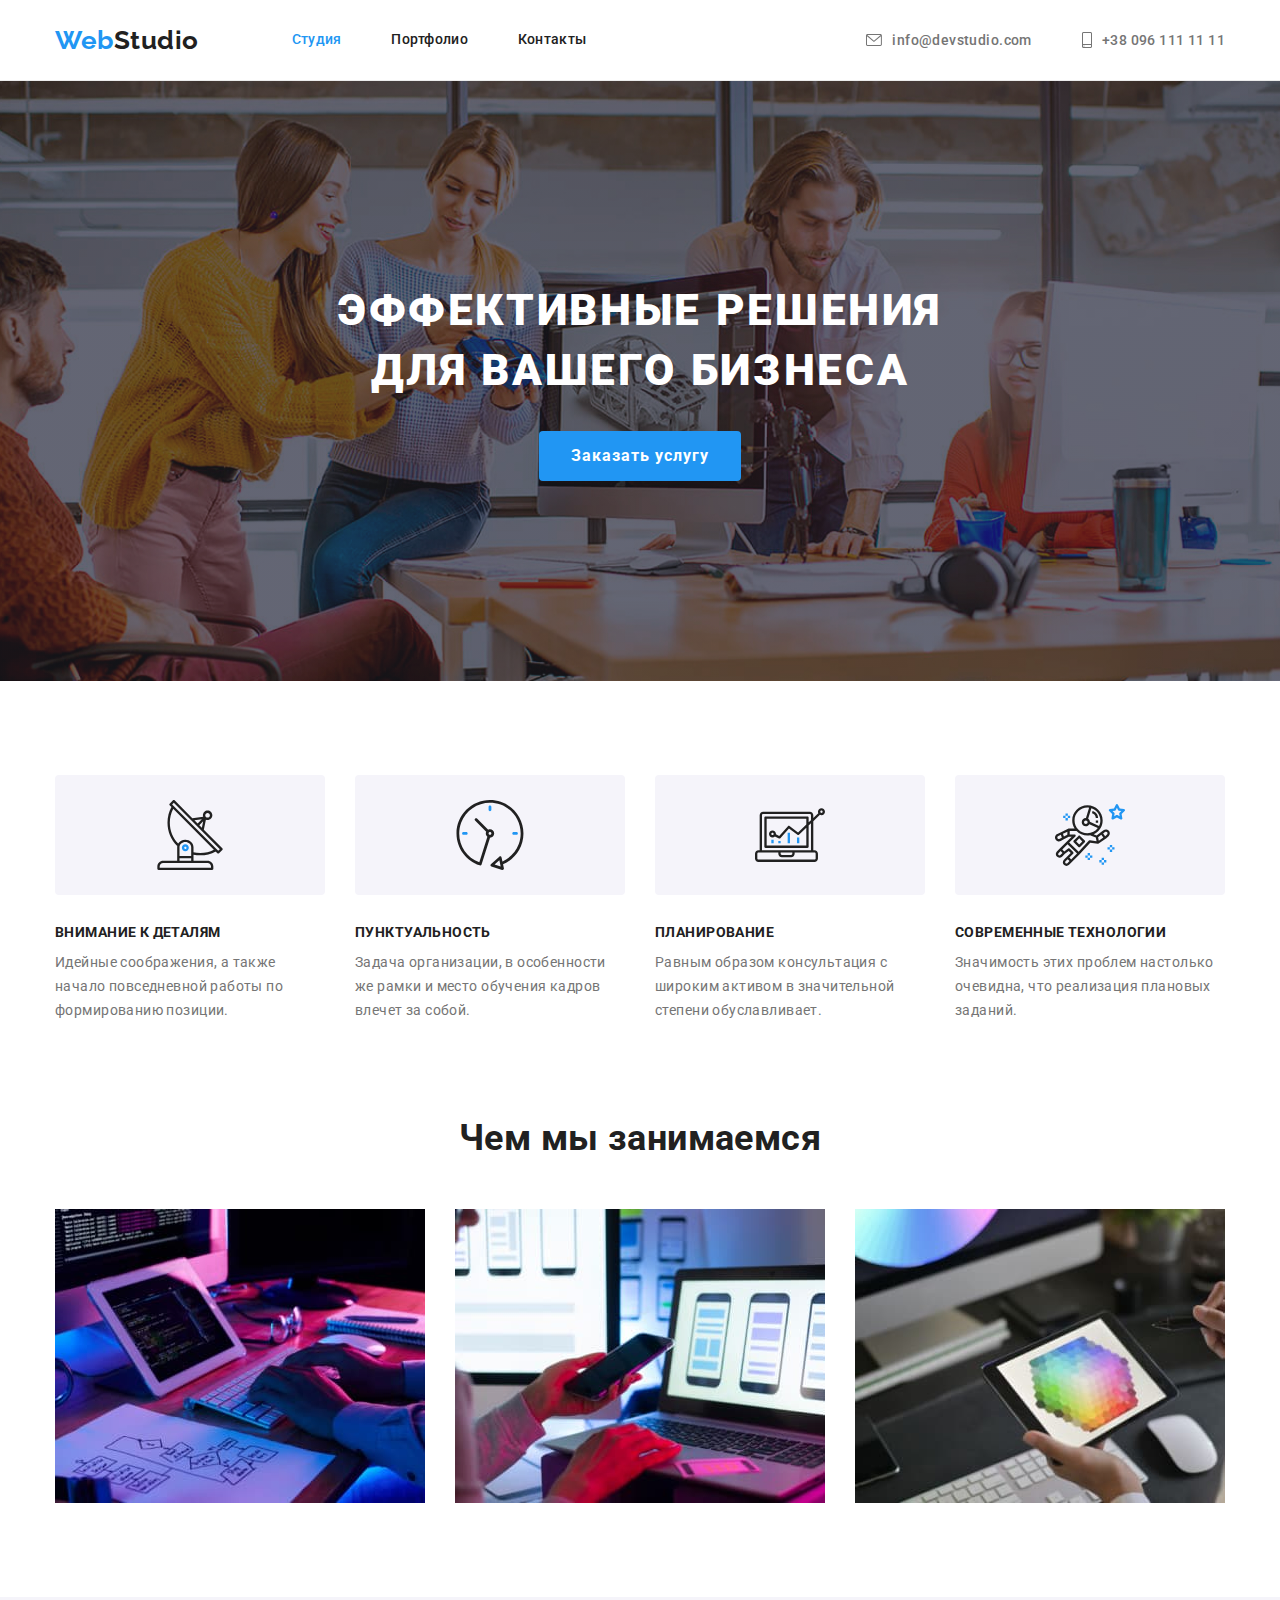
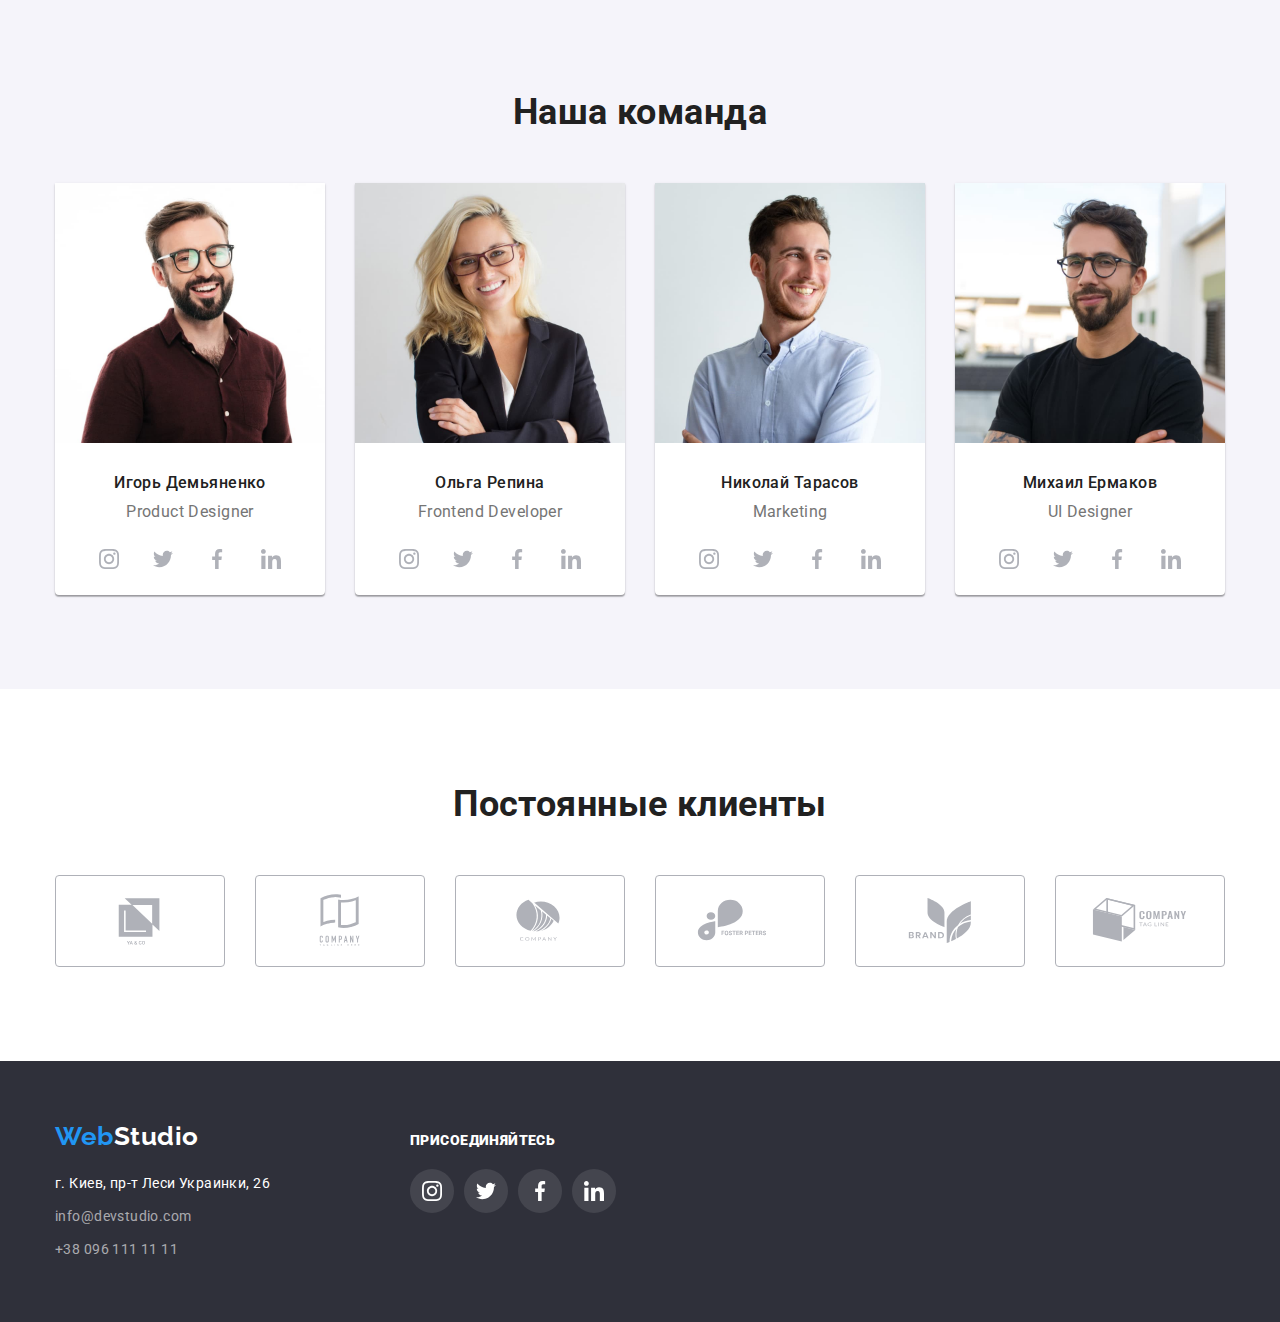
==== commit 4b2e5313: "commit" ====
--- a/index.html
+++ b/index.html
@@ -406,7 +406,6 @@
           </ul>
         </address>
       </div>
-
       <div class="social-icons">
         <h3 class="title"><strong>Присоединяйтесь</strong></h3>
         <ul class="footer-social-media-list">
--- a/css/styles.css
+++ b/css/styles.css
@@ -136,7 +136,7 @@
 }
 
 .contact-list .link {
-  display: block;
+  display: flex;
   padding-top: 32px;
   padding-bottom: 32px;
   align-items: center;
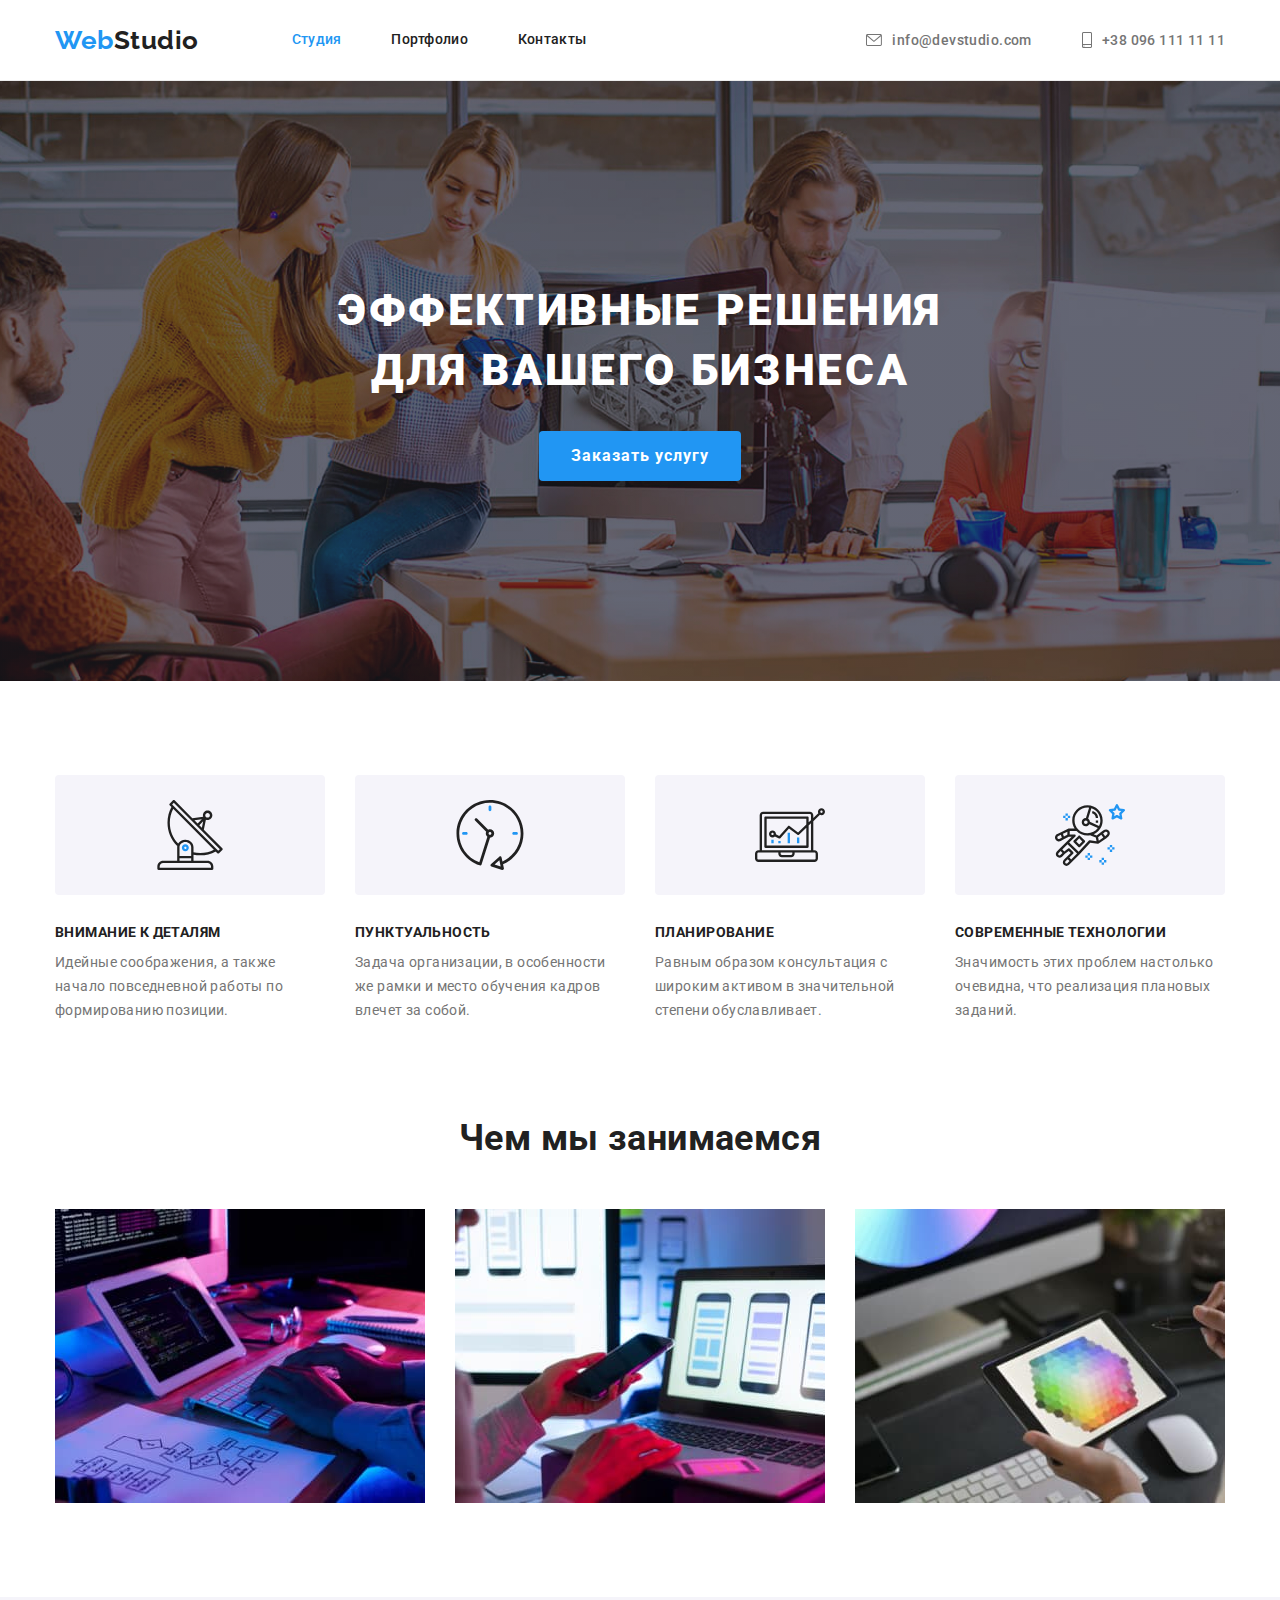
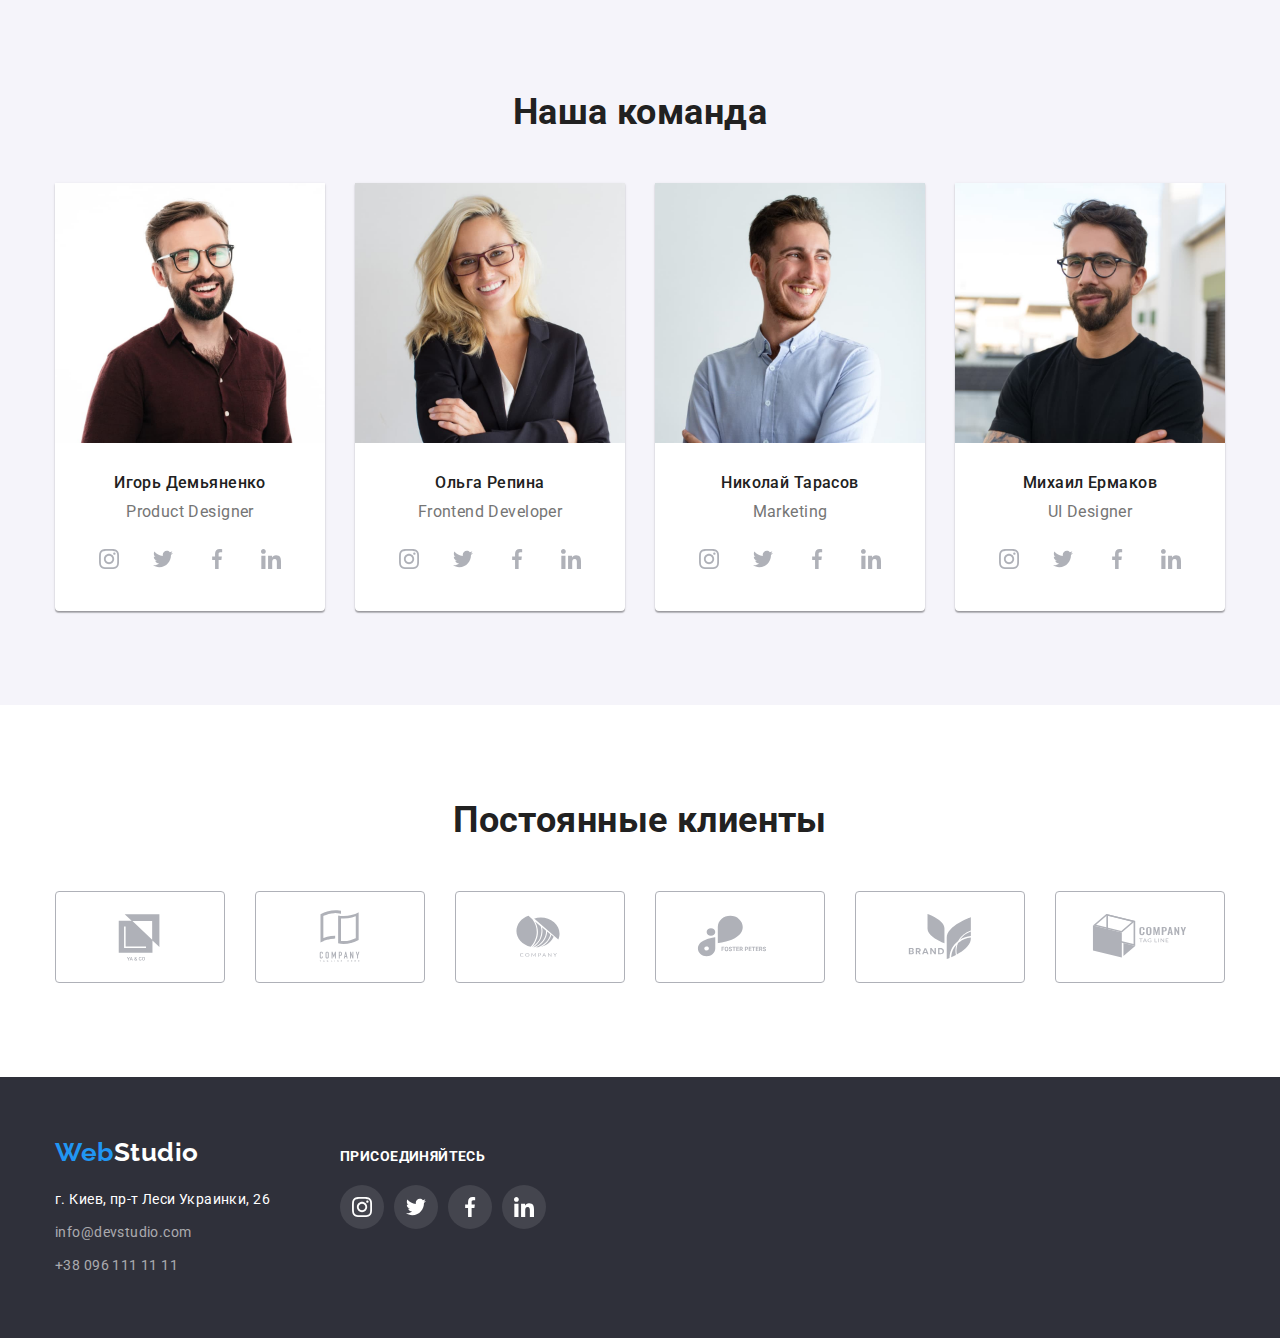
==== commit f0a25e2f: "Commit correction" ====
--- a/index.html
+++ b/index.html
@@ -406,8 +406,9 @@
           </ul>
         </address>
       </div>
+
       <div class="social-icons">
-        <h3 class="title"><strong>Присоединяйтесь</strong></h3>
+        <strong class="title">Присоединяйтесь</strong>
         <ul class="footer-social-media-list">
          <li class="footer-social-media-item">
             <a class="footer-social-media-link" 
--- a/css/styles.css
+++ b/css/styles.css
@@ -341,6 +341,8 @@
 }
 
 .team .text {
+  margin-bottom: 16px;
+
   color: var(--primary-text-color);
 
   font-size: 16px;
@@ -375,7 +377,6 @@
   color: var(--icon-color);
   background-color: var(--second-accent-color);
   border-radius: 50%;
-  margin-top: 16px;
 }
 
 .social-media-link:hover,
@@ -494,15 +495,15 @@
   box-shadow: 0px 3px 1px rgba(0, 0, 0, 0.1), 0px 1px 2px rgba(0, 0, 0, 0.08), 0px 2px 2px rgba(0, 0, 0, 0.12);
 }
 
-.work-cards .card:hover,
-.work-cards .card:focus{
-  box-shadow: 0px 1px 1px rgba(0, 0, 0, 0.12), 0px 4px 4px rgba(0, 0, 0, 0.06), 1px 4px 6px rgba(0, 0, 0, 0.16)
-}
-
 /* Рабочие карточки */
+
 .work-cards{
   display: flex;
   flex-wrap: wrap;
+}
+
+.work-cards .link{
+  display: block;
 }
 
 .card{
@@ -548,6 +549,11 @@
   text-decoration: none;
 }
 
+.work-cards .link:hover,
+.work-cards .link:focus{
+  box-shadow: 0px 1px 1px rgba(0, 0, 0, 0.12), 0px 4px 4px rgba(0, 0, 0, 0.06), 1px 4px 6px rgba(0, 0, 0, 0.16)
+}
+
 /* Подвал */
 .page-footer{
   padding-top: 60px;
@@ -558,7 +564,6 @@
 .container-footer{
   display: flex;
   align-items: baseline;
-  gap: 70px;
 }
 
 .footer-container{
@@ -617,7 +622,6 @@
 }
 
 .social-icons .title{
-  margin-bottom: 20px;
   color: var(--second-accent-color);
 
   font-weight: 700;
@@ -649,6 +653,7 @@
   color:  var(--second-accent-color);
   background-color: rgba(255, 255, 255, 0.1);
   border-radius: 50%;
+  margin-top: 20px;
 }
 
 .footer-social-media-link:hover,
